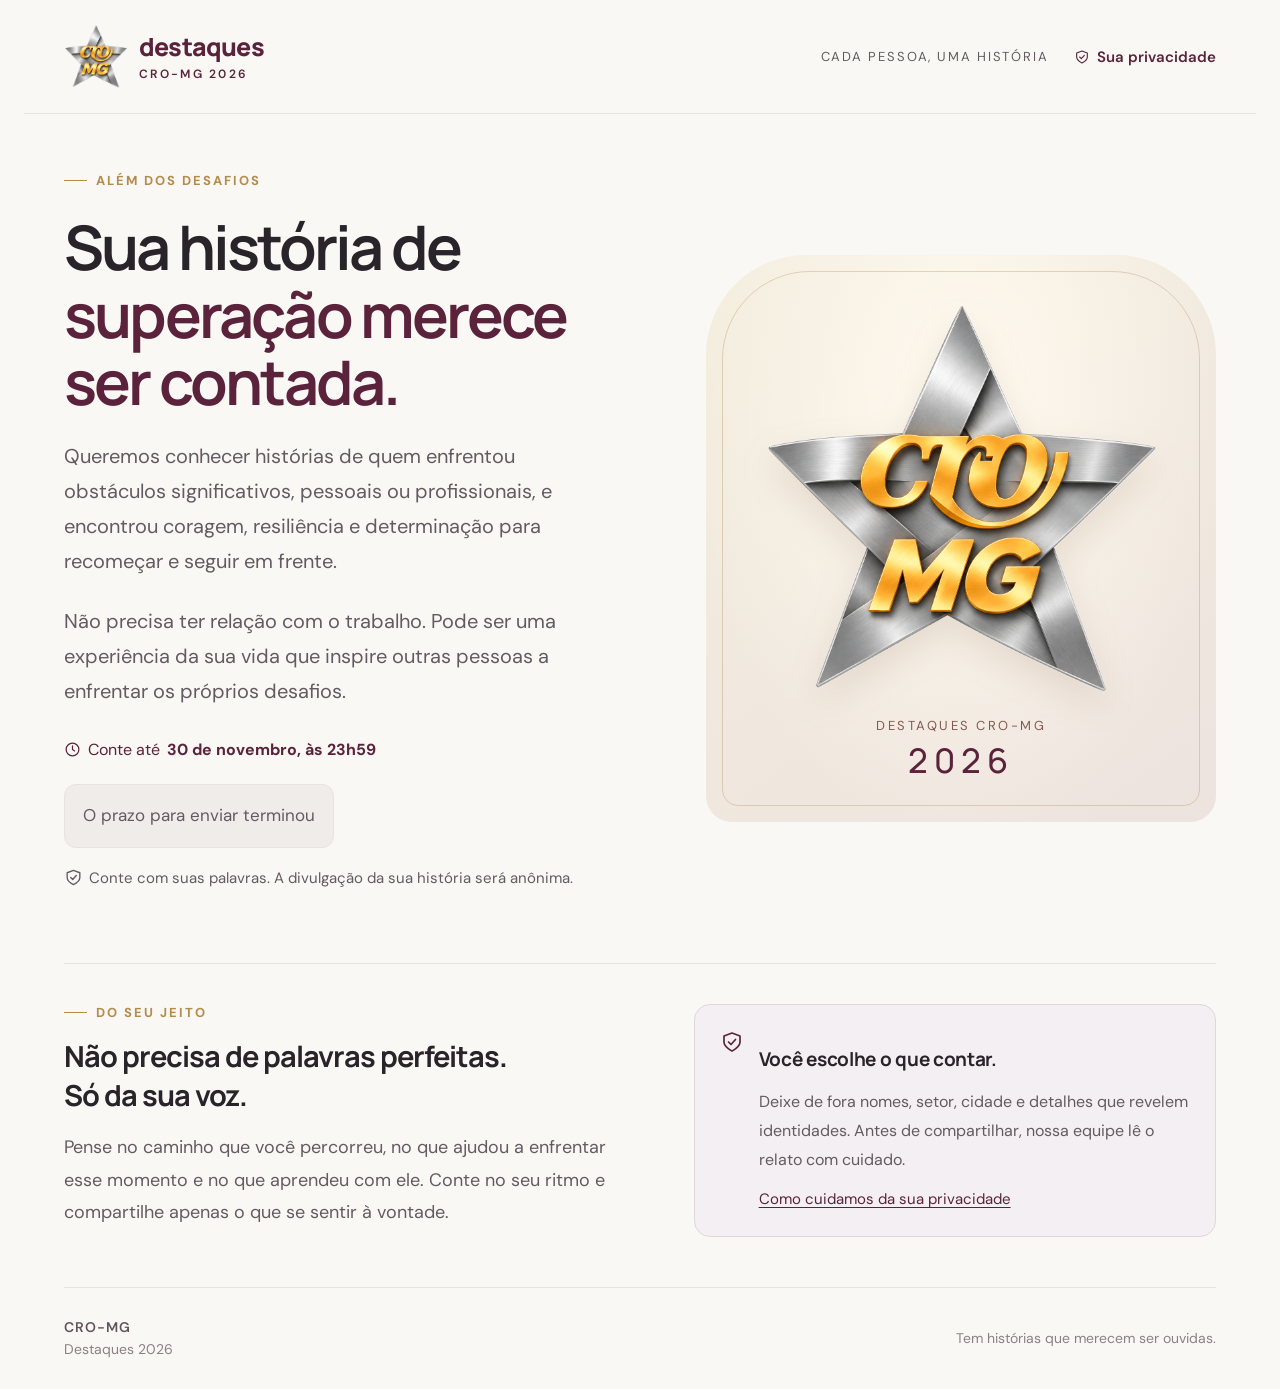
==== index.html @ ac4cb014 "Inclui entrada estática para publicação por branch e por Actions" ====
<!doctype html>
<html lang="pt-BR">
<head>
  <meta charset="utf-8">
  <meta name="viewport" content="width=device-width, initial-scale=1">
  <meta name="theme-color" content="#5b233b">
  <meta name="description" content="Destaques CRO-MG 2026. Sua história de superação merece ser contada. Compartilhe seu caminho, com suas palavras e no seu tempo.">
  <meta name="robots" content="noindex,nofollow">
  <title>Destaques CRO-MG 2026</title>
  <style>@import url('https://fonts.googleapis.com/css2?family=DM+Sans:wght@400;450;500;550;600;650;700&family=Manrope:wght@400;500;600;650;700;750;800&display=swap');
:root{--paper:#faf8f4;--white:#fff;--ink:#29232a;--muted:#726b70;--wine:#5b233b;--wine2:#78324d;--gold:#b58b4c;--line:#e9e3df;--soft:#f2ecef;--green:#356453;--radius:22px;font-family:'DM Sans',system-ui,sans-serif;color:var(--ink);background:var(--paper);font-synthesis:none}
*{box-sizing:border-box}body{margin:0}button,input{font:inherit}button,a,input{-webkit-tap-highlight-color:transparent}button,a{touch-action:manipulation}button{cursor:pointer}button:disabled{cursor:not-allowed}a{color:inherit}button:focus-visible,a:focus-visible,input:focus-visible,summary:focus-visible{outline:3px solid #b78b50;outline-offset:4px}svg{display:block}.icon{width:22px;height:22px;flex:none;fill:none;stroke:currentColor;stroke-width:1.7;stroke-linecap:round;stroke-linejoin:round}button{border:0}button svg{pointer-events:none}.sr-only{position:absolute;width:1px;height:1px;padding:0;margin:-1px;overflow:hidden;clip:rect(0,0,0,0);white-space:nowrap;border:0}.skip-link{position:absolute;left:20px;top:-100px;background:var(--wine);color:white;padding:12px;z-index:100}.skip-link:focus{top:12px}
.topbar{max-width:1232px;margin:auto;min-height:100px;padding:22px 40px;display:flex;align-items:center;justify-content:space-between;gap:18px;border-bottom:1px solid var(--line)}.brand{display:flex;align-items:center;gap:11px;text-decoration:none;background:transparent;color:var(--wine);text-align:left;padding:0}.brand-symbol{width:39px;height:44px}.brand-copy{font-family:Manrope,system-ui,sans-serif;font-size:20px;font-weight:800;letter-spacing:-.8px;line-height:1.2}.brand-copy small{display:block;font-family:'DM Sans',sans-serif;font-size:10px;letter-spacing:2.3px;font-weight:600;margin-top:5px}.top-right{display:flex;align-items:center;gap:25px}.top-edition{font-size:12px;letter-spacing:1.9px;color:var(--muted)}.privacy-link{display:flex;align-items:center;gap:7px;font-size:12px;font-weight:600;color:var(--wine);background:transparent;padding:8px 0}.privacy-link .icon{width:16px;height:16px}.demo-banner{background:#eee5d7;color:#664d29;text-align:center;padding:9px 16px;font-size:11px;line-height:1.5;letter-spacing:.15px}.demo-banner strong{font-weight:700}.container{max-width:1232px;margin:auto;padding:0 40px}.intro{display:grid;grid-template-columns:1.15fr .85fr;gap:70px;padding-top:65px;padding-bottom:60px;align-items:center}.eyebrow{color:var(--gold);letter-spacing:2.4px;font-size:10px;font-weight:700;display:flex;align-items:center;gap:9px}.eyebrow:before{content:'';width:23px;height:1px;background:currentColor}.intro h1{font-family:Manrope,system-ui,sans-serif;font-size:clamp(36px,4.3vw,60px);line-height:1.12;letter-spacing:-2.7px;font-weight:650;max-width:650px;margin:24px 0 23px}.intro h1 em{font-style:normal;color:var(--wine)}.intro-description{font-size:15px;line-height:1.8;color:var(--muted);max-width:445px;margin:0 0 25px}.quickfacts{display:flex;gap:20px;align-items:center;color:#645b62;font-size:11px;margin:27px 0}.quickfacts span{display:flex;align-items:center;gap:6px}.quickfacts .icon{width:15px;height:15px;color:var(--gold)}.primary,.secondary{border-radius:12px;padding:16px 23px;font-weight:650;font-size:13px;display:inline-flex;align-items:center;justify-content:center;gap:11px;min-height:50px}.primary{color:#fff;background:var(--wine);transition:background .18s,transform .18s}.primary:hover:not(:disabled){background:var(--wine2);transform:translateY(-1px)}.primary:disabled{background:#d4cbd0;color:#fff}.primary .icon{width:18px;height:18px}.secondary{background:white;border:1px solid var(--line);color:var(--wine)}.secondary:hover{background:var(--soft)}.text-button{background:none;color:var(--muted);padding:10px 0;font-size:12px;display:inline-flex;align-items:center;gap:7px}.text-button:hover{color:var(--wine)}.google-icon{width:18px;height:18px}.access-caption{display:flex;gap:6px;align-items:center;color:var(--muted);font-size:10px;margin-top:12px}.access-caption .icon{width:12px;height:12px}.award-panel{position:relative;aspect-ratio:.94;border-radius:140px 140px 25px 25px;background:#eee4de;display:flex;flex-direction:column;align-items:center;justify-content:center;overflow:hidden;padding:36px 22px 28px;background-image:radial-gradient(ellipse at 50% 28%,#fff7e8 0,transparent 70%),linear-gradient(145deg,#f3ece2,#eadbdb)}.award-panel:before{content:'';position:absolute;inset:16px;border:1px solid #b38b5755;border-radius:128px 128px 15px 15px;pointer-events:none}.hero-symbol{width:78%;max-width:300px;filter:drop-shadow(0 15px 17px #75492b22);z-index:1}.award-panel .panel-caption{font-size:9px;letter-spacing:3.5px;color:#825b4d;margin-top:10px}.award-panel .panel-year{font-family:Manrope,sans-serif;font-size:38px;color:var(--wine);letter-spacing:8px;font-weight:500;line-height:1.2;margin-top:6px}.spark{position:absolute;color:#b28b58;opacity:.8}.spark.s1{left:45px;top:100px;width:16px}.spark.s2{right:43px;top:60px;width:22px}.spark.s3{right:40px;bottom:117px;width:12px}.privacy-card{border:1px solid #e1d6da;background:#f4eff2;border-radius:16px;padding:20px 23px;display:flex;gap:14px;align-items:flex-start;margin-bottom:40px}.privacy-card>.icon{color:var(--wine);width:24px;height:24px}.privacy-card h2{font-size:13px;margin:0 0 6px;font-weight:700}.privacy-card p{font-size:12px;line-height:1.7;color:var(--muted);margin:0;max-width:850px}.privacy-card .inline-link{font-size:11px;padding:0;white-space:nowrap;background:transparent;color:var(--wine);text-decoration:underline;text-underline-offset:3px}.section-head{display:flex;align-items:center;justify-content:space-between;margin:0 0 18px;gap:15px}.section-head h2{font-family:Manrope,sans-serif;font-size:19px;letter-spacing:-.6px;font-weight:700;margin:0}.section-head p{color:var(--muted);font-size:11px;margin:0}.category-grid{display:grid;grid-template-columns:repeat(3,1fr);gap:13px;margin-bottom:52px}.category-card{background:white;border:1px solid var(--line);border-radius:16px;padding:20px;display:flex;gap:14px;align-items:flex-start}.category-card>.icon-wrap{width:39px;height:39px;background:#f5f0e9;color:var(--gold);border-radius:12px;display:flex;align-items:center;justify-content:center;flex:none}.category-card .icon{width:21px;height:21px}.category-card small{font-size:9px;letter-spacing:1.5px;color:var(--muted)}.category-card h3{font-size:12px;margin:5px 0 0;font-weight:650;line-height:1.5}.footer{max-width:1152px;margin:auto;border-top:1px solid var(--line);padding:24px 0 32px;display:flex;justify-content:space-between;align-items:center;color:#8a8186;font-size:10px;gap:15px}.footer strong{letter-spacing:1px;font-weight:600;color:#62545c}.footer span{line-height:1.6}
.ballot-layout{display:grid;grid-template-columns:260px 1fr;min-height:680px;padding-top:40px;padding-bottom:48px;gap:65px}.sidebar{border-right:1px solid var(--line);padding-right:30px}.side-title{font-size:10px;letter-spacing:2.1px;color:var(--muted);margin:7px 0 23px}.steps{display:flex;flex-direction:column;gap:5px}.step-nav{display:flex;align-items:center;gap:12px;background:transparent;text-align:left;padding:12px 10px;border-radius:12px;color:#827a80;font-size:11px;position:relative;width:100%}.step-nav:disabled{opacity:.7;cursor:default}.step-nav.current{background:#eee5e9;color:var(--wine);font-weight:650}.step-nav.done{color:var(--wine)}.step-num{width:27px;height:27px;border:1px solid #dcd3d7;border-radius:50%;display:flex;align-items:center;justify-content:center;font-size:10px;flex:none}.current .step-num{background:var(--wine);color:white;border-color:var(--wine)}.done .step-num{background:#eee5e9;color:var(--wine);border-color:transparent}.step-num .icon{width:13px;height:13px}.sidebar-note{font-size:11px;line-height:1.8;color:var(--muted);border-top:1px solid var(--line);margin-top:28px;padding-top:24px;display:flex;align-items:flex-start;gap:9px}.sidebar-note .icon{width:16px;height:16px;color:var(--gold);margin-top:1px}.form-area{max-width:690px;min-width:0}.progress-info{display:flex;justify-content:space-between;font-size:10px;color:var(--muted);margin:8px 0 10px}.progress-info strong{color:var(--wine);font-weight:650}.progress-track{display:flex;gap:5px;margin-bottom:32px}.progress-track span{height:3px;border-radius:4px;flex:1;background:#e6dfe1}.progress-track span.filled{background:var(--gold)}.step-heading{display:flex;gap:16px;align-items:center;margin-bottom:25px}.large-icon{width:58px;height:58px;background:#f1e8df;border-radius:17px;color:var(--gold);display:flex;align-items:center;justify-content:center;flex:none}.large-icon .icon{width:30px;height:30px}.step-heading .eyebrow{font-size:8px;letter-spacing:1.7px}.step-heading .eyebrow:before{display:none}.step-heading h1{font-family:Manrope,sans-serif;font-size:29px;line-height:1.2;font-weight:650;letter-spacing:-1.1px;margin:7px 0 3px;outline:none}.step-subtitle{font-size:10px;color:var(--muted);letter-spacing:1.3px}.question{font-family:Manrope,sans-serif;font-size:20px;font-weight:650;letter-spacing:-.6px;margin:0 0 10px;line-height:1.4}.step-intro{font-size:13px;color:var(--muted);line-height:1.8;margin:0 0 19px}.criteria{background:white;border:1px solid var(--line);border-left:3px solid var(--gold);padding:15px 18px;border-radius:3px 12px 12px 3px;font-size:12px;line-height:1.8;color:#675d64;margin-bottom:14px}.criteria strong{color:var(--ink);font-weight:650}.about-category{font-size:11px;color:var(--muted);line-height:1.8;margin:0 0 24px}.about-category summary{cursor:pointer;color:var(--wine);font-weight:500;list-style:none;display:inline-flex;align-items:center;gap:6px}.about-category summary:after{content:'+';font-size:15px}.about-category[open] summary:after{content:'−'}.about-category p{margin:8px 0 0}.field-label{display:block;font-size:12px;font-weight:650;margin:20px 0 10px}.input-wrap{position:relative}.input-wrap>.icon{position:absolute;top:18px;left:16px;color:#8d7d87;width:19px;height:19px;pointer-events:none}.input-wrap input{width:100%;height:56px;padding:0 45px;border:1px solid #dcd3d7;border-radius:12px;background:white;color:var(--ink);font-size:13px;outline:none}.input-wrap input:focus{border-color:var(--wine);box-shadow:0 0 0 3px #5b233b0d}.input-wrap input::placeholder{color:#9a9096}.input-clear{position:absolute;right:10px;top:12px;background:transparent;color:#7e7079;padding:7px}.input-clear .icon{width:16px;height:16px}.search-help{font-size:10px;color:var(--muted);margin:9px 0 16px;line-height:1.6}.suggestions{max-height:278px;overflow-y:auto;background:white;border:1px solid var(--line);border-radius:13px;box-shadow:0 12px 25px #31202c0a;margin-top:7px;padding:5px;position:relative;z-index:10}.suggestions:empty{display:none}.suggestions[hidden]{display:none}.suggestion{width:100%;text-align:left;display:flex;align-items:center;gap:11px;padding:12px 10px;background:white;border-radius:9px;cursor:pointer;border:0}.suggestion:hover,.suggestion.active{background:#f4eef1}.avatar{width:36px;height:36px;border-radius:50%;background:#f0e8e5;color:var(--wine);display:flex;justify-content:center;align-items:center;font-size:10px;font-weight:650;flex:none}.person-text{min-width:0;flex:1}.person-text strong{font-size:12px;line-height:1.5;display:block;font-weight:650}.person-text small{font-size:10px;line-height:1.6;display:block;color:var(--muted)}.suggestion>.icon{color:#a58c99;width:17px;height:17px}.results-empty{padding:17px 13px;font-size:12px;line-height:1.7;color:var(--muted)}.selected-card{background:#f3f5f0;border:1px solid #dce4d7;padding:15px 17px;border-radius:12px;display:flex;align-items:center;gap:12px;margin-top:10px}.selected-card .avatar{background:#e3e9de;color:#48613c}.selected-card>.icon{width:19px;height:19px;color:#4b6c3e}.abstain{background:none;border:1px solid var(--line);border-radius:12px;margin-top:14px;padding:14px 16px;width:100%;text-align:left;display:flex;gap:10px;align-items:center;color:var(--muted);font-size:11px}.abstain .radio{width:17px;height:17px;border:1px solid #c6bac2;border-radius:50%;flex:none}.abstain.checked{color:var(--wine);border-color:#b895a6;background:#f5eef1}.abstain.checked .radio{border:5px solid var(--wine);background:white}.actions{border-top:1px solid var(--line);padding-top:22px;margin-top:30px;display:flex;align-items:center;justify-content:space-between;gap:16px}.actions .text-button{font-size:12px}.actions .text-button .icon{width:16px;height:16px}.saved-note{font-size:10px;color:#8b8187;text-align:center;margin-top:17px}.review-heading{font-family:Manrope,sans-serif;font-size:34px;line-height:1.2;letter-spacing:-1.3px;margin:12px 0 14px;font-weight:650;outline:none}.review-intro{font-size:13px;color:var(--muted);line-height:1.8;margin:0 0 24px}.review-list{display:flex;flex-direction:column;gap:9px}.review-row{display:flex;align-items:center;gap:12px;background:white;padding:14px;border:1px solid var(--line);border-radius:12px}.review-row>.icon{color:var(--gold);width:20px;height:20px}.review-copy{flex:1;min-width:0}.review-copy small{display:block;font-size:9px;color:var(--muted);margin-bottom:4px;letter-spacing:.4px}.review-copy strong{display:block;font-size:12px;font-weight:600;line-height:1.4}.review-copy span{font-size:10px;color:var(--muted);line-height:1.5;display:block}.review-row button{background:none;color:var(--wine);font-size:10px;padding:9px}.consent{display:flex;align-items:flex-start;gap:11px;font-size:11px;color:var(--muted);line-height:1.8;margin-top:24px;cursor:pointer}.consent input{accent-color:var(--wine);width:17px;height:17px;flex:none;margin:2px 0 0}.status-content{max-width:540px;margin:70px auto 90px;text-align:center;padding:0 15px}.status-content .large-icon{margin:0 auto 26px;width:80px;height:80px;border-radius:24px}.status-content .large-icon .icon{width:40px;height:40px}.status-content h1{font-family:Manrope,sans-serif;font-size:37px;font-weight:650;line-height:1.2;letter-spacing:-1.5px;margin:0 0 18px;outline:none}.status-content p{font-size:14px;color:var(--muted);line-height:1.8;margin-bottom:24px}.status-content .privacy-card{margin-top:30px;text-align:left}.status-label{display:block;color:var(--gold);font-size:10px;letter-spacing:2px;margin-bottom:17px}.error{background:#fff0ed;border:1px solid #edd4cd;color:#8b3a2b;border-radius:12px;padding:14px 17px;font-size:12px;line-height:1.7;margin:15px 0}.loading-dot{display:inline-block;width:14px;height:14px;border-radius:50%;border:2px solid #ffffff55;border-top-color:white;animation:spin .7s linear infinite}.loading-state{padding:85px 0;text-align:center;color:var(--muted);font-size:14px}.dialog{border:1px solid var(--line);border-radius:20px;max-width:550px;width:calc(100% - 32px);padding:32px;color:var(--ink);background:var(--paper);box-shadow:0 20px 80px #25172544}.dialog::backdrop{background:#2c172e77;backdrop-filter:blur(3px)}.dialog h2{font-family:Manrope,sans-serif;font-size:23px;letter-spacing:-.8px;margin:0 0 19px}.dialog h3{font-size:12px;margin:20px 0 7px}.dialog p{font-size:12px;color:var(--muted);line-height:1.8}.dialog .primary{margin-top:15px}.enter-animation{animation:enter .25s ease-out}@keyframes enter{from{opacity:0;transform:translateY(7px)}to{opacity:1;transform:translateY(0)}}@keyframes spin{to{transform:rotate(360deg)}}
@media(min-width:1400px){.intro{padding-top:75px;padding-bottom:65px}.award-panel{max-width:390px;justify-self:end;width:100%}}
@media(max-width:1000px){.intro{gap:35px}.intro h1{font-size:47px}.ballot-layout{grid-template-columns:210px 1fr;gap:30px}.sidebar{padding-right:18px}.top-edition{display:none}.hero-symbol{width:90%}.category-card{padding:15px;gap:10px}.category-card>.icon-wrap{width:31px;height:31px}.category-card h3{font-size:11px}.footer{margin:0 40px}}
@media(max-width:730px){.topbar{padding:18px 22px;min-height:83px}.container{padding:0 22px}.brand-copy{font-size:18px}.brand-symbol{width:31px;height:36px}.brand-copy small{font-size:8px;letter-spacing:1.7px}.privacy-link{font-size:10px;gap:5px}.top-right{gap:10px}.intro{grid-template-columns:1fr;gap:24px;padding:38px 0 28px}.intro h1{font-size:42px;letter-spacing:-2px;margin:19px 0}.intro-description{font-size:13px;max-width:450px}.intro-copy{position:relative}.award-panel{display:none}.quickfacts{font-size:10px;gap:14px;margin:22px 0}.intro .primary{width:100%;max-width:430px}.access-caption{justify-content:center;max-width:430px;font-size:9px}.privacy-card{padding:17px;gap:12px;margin-bottom:32px}.privacy-card h2{font-size:12px}.privacy-card p{font-size:11px}.privacy-card>.icon{width:21px;height:21px}.section-head{display:block}.section-head h2{font-size:18px}.section-head p{margin-top:7px}.category-grid{grid-template-columns:repeat(2,1fr);gap:10px;margin-bottom:32px}.category-card{padding:14px 11px;gap:9px;flex-direction:column}.category-card h3{font-size:11px}.category-card small{font-size:8px}.footer{margin:0 22px;padding:22px 0;align-items:flex-start;font-size:8px}.footer span:last-child{text-align:right;max-width:130px}.ballot-layout{grid-template-columns:1fr;gap:0;min-height:0;padding-top:24px;padding-bottom:28px}.sidebar{display:none}.form-area{max-width:none}.progress-info{margin-top:0}.progress-track{margin-bottom:25px}.step-heading{gap:13px;margin-bottom:23px}.large-icon{width:48px;height:48px;border-radius:14px}.large-icon .icon{width:26px;height:26px}.step-heading h1{font-size:24px;letter-spacing:-.9px;line-height:1.25}.step-heading .eyebrow{font-size:7px;letter-spacing:1.2px}.step-subtitle{font-size:9px}.question{font-size:19px}.step-intro{font-size:12px}.criteria{font-size:11px;padding:12px 15px}.about-category{font-size:10px;margin-bottom:22px}.field-label{font-size:12px}.actions{margin-top:24px;padding-top:18px}.actions .primary{padding:15px 18px;font-size:12px;min-height:49px}.saved-note{font-size:9px;margin-top:15px}.person-text small{font-size:9px}.status-content{margin-top:50px;margin-bottom:60px}.status-content h1{font-size:32px}.status-content p{font-size:13px}.review-heading{font-size:29px}.review-row{gap:10px;padding:12px}.review-row button{padding:8px 0 8px 8px}.review-copy strong{font-size:11px}.review-copy span{font-size:9px}.dialog{padding:25px}.demo-banner{font-size:9px;padding:7px 15px}}
@media(prefers-reduced-motion:reduce){*,*:before,*:after{animation:none!important;transition:none!important;scroll-behavior:auto!important}}

input[type=search]::-webkit-search-cancel-button{display:none}

.portal-actions{display:flex;gap:12px;flex-wrap:wrap}.portal-actions a,.december-card a,.story-form-page a,.story-gallery-page a{text-decoration:none}.deadline-chip{display:flex;gap:7px;align-items:center;color:var(--wine);font-size:11px;margin:25px 0 23px}.deadline-chip .icon{width:17px;height:17px}.phase-grid{display:grid;grid-template-columns:1fr 1fr;gap:18px;margin-bottom:32px}.phase-card{background:#fff;border:1px solid var(--line);border-radius:20px;padding:27px;display:flex;gap:20px}.phase-card.current{border-color:#c8ad80;background:#fbf7ee}.phase-number{font-family:Manrope,sans-serif;font-size:40px;letter-spacing:-2px;line-height:1.1;color:#bcaead}.current .phase-number{color:var(--gold)}.phase-card small{font-size:9px;letter-spacing:1.5px;color:var(--gold);font-weight:700}.phase-card h2{font-family:Manrope,sans-serif;font-size:19px;margin:10px 0;letter-spacing:-.5px}.phase-card p{font-size:12px;color:var(--muted);line-height:1.8;margin:0}.december-card{border-top:1px solid var(--line);padding:34px 0;display:flex;gap:25px;align-items:center;justify-content:space-between}.december-card h2{font-family:Manrope,sans-serif;font-size:20px;font-weight:650;letter-spacing:-.5px;line-height:1.5;margin:12px 0 9px}.december-card p{font-size:12px;line-height:1.8;color:var(--muted);max-width:700px;margin:0}.closed-pill{display:inline-flex;border:1px solid var(--line);border-radius:12px;background:#f0ecea;padding:14px 17px;font-size:11px;line-height:1.5;color:var(--muted);min-width:155px;text-align:center;align-items:center;justify-content:center}.demo-next{border:1px dashed #c7b6aa;padding:16px 22px;margin:0 0 30px;border-radius:14px;display:flex;gap:20px;align-items:center;justify-content:space-between}.demo-next p{font-size:11px;color:var(--muted);line-height:1.7;margin:0}.demo-note{font-size:11px;color:#846033;border:1px solid #e3d5bc;background:#faf4e9;border-radius:11px;padding:13px 16px;line-height:1.7}.story-form-page,.story-gallery-page{max-width:850px;margin:40px auto 65px}.story-form-page>.text-button,.story-gallery-page>.text-button{margin-bottom:28px}.story-form-page h1,.story-gallery-page h1{font-family:Manrope,sans-serif;font-size:44px;font-weight:650;line-height:1.15;letter-spacing:-1.7px;margin:20px 0}.story-form-page h1 em,.story-gallery-page h1 em{color:var(--wine);font-style:normal}.story-lead{font-size:14px;line-height:1.9;color:var(--muted);max-width:730px;margin:18px 0 28px}.story-form-page .privacy-card{margin:25px 0}.story-input,#story-body{font:inherit;width:100%;border:1px solid #dcd3d7;border-radius:12px;padding:16px 18px;background:white;color:var(--ink);font-size:14px;line-height:1.7}.story-input:focus,#story-body:focus{outline:3px solid #5b233b12;border-color:var(--wine)}#story-body{min-height:270px;resize:vertical}.character-count{text-align:right;font-size:10px;color:var(--muted);margin-top:8px}.story-form-footer{display:flex;justify-content:space-between;align-items:center;gap:20px;margin:25px 0}.story-form-footer>span{display:flex;align-items:center;gap:7px;font-size:10px;color:var(--muted)}.story-form-footer .icon{width:16px;height:16px}.story-code{display:inline-block;color:var(--gold);letter-spacing:1.3px;font-size:10px;font-weight:700}.story-reading{background:#fff;border:1px solid var(--line);border-radius:19px;padding:30px}.story-reading h2{font-family:Manrope,sans-serif;font-size:26px;line-height:1.4;letter-spacing:-.8px;margin:15px 0 23px}.story-body{white-space:pre-wrap;overflow-wrap:anywhere;font-size:14px;line-height:2;color:#5c515a}.story-receipt{max-width:680px}.story-receipt>.large-icon{margin-bottom:27px}.receipt-box{padding:25px;background:#fff;border:1px solid var(--line);border-radius:18px;margin:25px 0 30px}.receipt-box>span{display:block;color:var(--muted);font-size:11px}.receipt-box>strong{font-family:Manrope,sans-serif;display:block;margin:11px 0 19px;color:var(--wine);font-size:26px;letter-spacing:1px}.receipt-box p{font-size:12px;line-height:1.9;color:var(--muted)}.gallery-toolbar{display:flex;align-items:center;justify-content:space-between;border-top:1px solid var(--line);padding:20px 0;font-size:11px;color:var(--muted)}.story-grid{display:grid;grid-template-columns:1fr 1fr;gap:17px}.story-card{background:#fff;border:1px solid var(--line);border-radius:19px;padding:25px;min-width:0}.story-card h2{font-family:Manrope,sans-serif;font-size:21px;font-weight:650;letter-spacing:-.6px;margin:15px 0;line-height:1.4;overflow-wrap:anywhere}.story-card p{font-size:12px;line-height:1.9;color:var(--muted);margin:0 0 20px;overflow-wrap:anywhere}.story-card.picked{border-color:#b8c5b0;background:#f5f7f0}.story-card .primary{padding:12px 16px;font-size:11px;min-height:43px}.story-empty{background:#f1ece7;border:1px dashed #d6c9ba;border-radius:14px;padding:25px;grid-column:1/-1;font-size:13px;line-height:1.8;color:var(--muted)}.story-empty h2{font-family:Manrope,sans-serif;font-size:19px;color:var(--wine)}.story-dialog{max-width:760px;max-height:90vh;overflow-y:auto}.story-dialog h2{font-size:28px;line-height:1.4;margin:14px 0 24px;overflow-wrap:anywhere}.story-dialog .actions{position:sticky;bottom:-32px;background:var(--paper);padding-bottom:12px}.ballot-stories{display:flex;flex-direction:column;gap:13px;margin:24px 0}.ballot-stories .story-card{padding:20px 22px}.ballot-stories .story-card h2{font-size:19px}.ballot-stories .story-card p{margin-bottom:12px}.ballot-stories .story-card .text-button{font-size:11px}.ballot-stories .story-card .icon{width:16px;height:16px}
@media(max-width:730px){.portal h1{font-size:43px}.portal-actions{flex-direction:column}.portal-actions a{width:100%}.deadline-chip{font-size:10px;flex-wrap:wrap}.phase-grid{grid-template-columns:1fr;gap:12px}.phase-card{padding:21px;gap:17px}.phase-card h2{font-size:18px}.december-card{flex-direction:column;align-items:flex-start}.december-card h2{font-size:18px}.demo-next{flex-direction:column;align-items:flex-start;gap:9px}.story-form-page,.story-gallery-page{margin:25px auto 38px}.story-form-page h1,.story-gallery-page h1{font-size:34px;letter-spacing:-1.2px}.story-lead{font-size:12px;line-height:1.9}.story-input,#story-body{font-size:13px}.story-form-footer{flex-direction:column;align-items:stretch;gap:18px}.story-form-footer>span{font-size:9px}.story-reading{padding:20px}.story-reading h2{font-size:22px}.story-body{font-size:13px;line-height:1.9}.story-grid{grid-template-columns:1fr}.story-card{padding:22px}.story-card h2{font-size:20px}.story-dialog h2{font-size:23px}.story-dialog .actions{bottom:-25px;gap:10px}.story-dialog .actions button{font-size:11px;padding:12px}.receipt-box{padding:20px}.receipt-box>strong{font-size:21px}.story-code{font-size:9px}.gallery-toolbar{font-size:10px}}

.portal h1:focus,.story-form-page h1:focus,.story-gallery-page h1:focus{outline:none}
/* Leitura confortável: envio de histórias em primeiro plano. */
:root{--muted:#635b61}
.brand-symbol{width:64px;height:64px;object-fit:contain}.brand-copy{font-size:25px}.brand-copy small{font-size:12px}.topbar{min-height:114px}.top-edition{font-size:13px}.privacy-link{font-size:15px}.demo-banner{font-size:14px;padding:12px 20px}.eyebrow{font-size:13px;letter-spacing:2px}
.portal{gap:56px;padding-top:58px;padding-bottom:58px;grid-template-columns:1.15fr 1fr}.portal h1{font-size:clamp(48px,4.8vw,68px);line-height:1.1;letter-spacing:-2.8px}.portal .intro-description{font-size:20px;line-height:1.75;max-width:530px}.deadline-chip{font-size:16px;line-height:1.6;flex-wrap:wrap;margin:28px 0 22px}.primary,.secondary,.text-button{font-size:17px}.primary,.secondary{min-height:58px;padding:17px 24px}.access-caption{font-size:15px;line-height:1.6;align-items:flex-start;max-width:520px;margin-top:18px}.access-caption .icon{width:19px;height:19px;margin-top:2px}
.award-panel{border-radius:100px 100px 26px 26px;aspect-ratio:.9;padding:36px 20px 28px;background-image:radial-gradient(ellipse at 50% 28%,#fffaf0 0,transparent 75%),linear-gradient(145deg,#f4eede,#ede3df)}.award-panel:before{border-radius:88px 88px 16px 16px}.hero-symbol{width:92%;max-width:390px;height:auto;object-fit:contain}.award-panel .panel-caption{font-size:13px;letter-spacing:2.5px;margin-top:16px}.award-panel .panel-year{font-size:34px;letter-spacing:6px}.story-invitation{border-top:1px solid var(--line);padding:40px 0 50px;display:grid;grid-template-columns:1.1fr 1fr;gap:55px;align-items:start}.story-invitation h2{font-family:Manrope,sans-serif;font-size:29px;line-height:1.35;letter-spacing:-1px;margin:16px 0}.story-invitation>div>p{font-size:18px;line-height:1.8;color:var(--muted);margin:0}.privacy-card{padding:25px;gap:15px}.privacy-card h2{font-size:19px;letter-spacing:-.3px;line-height:1.4}.privacy-card p{font-size:16px;line-height:1.8}.privacy-card .inline-link{font-size:15px;margin-top:12px;white-space:normal;text-align:left;line-height:1.6}.story-invitation .privacy-card{margin:0}.footer{font-size:14px;padding:28px 0}.footer span:last-child{max-width:290px}
.story-form-page{max-width:850px}.story-form-page h1,.story-gallery-page h1{font-size:54px;line-height:1.15;letter-spacing:-2px}.story-lead{font-size:20px;line-height:1.8}.field-label{font-size:19px;margin-top:28px}.story-input,#story-body{font-size:18px;padding:18px 20px;line-height:1.8}.search-help{font-size:16px;line-height:1.75}.character-count{font-size:14px;line-height:1.6}.story-form-footer>span{font-size:15px;line-height:1.6}.story-body{font-size:19px;line-height:1.9}.story-reading h2{font-size:30px}.story-code{font-size:14px}.consent{font-size:17px;line-height:1.8}.consent input{width:21px;height:21px;margin-top:4px}.receipt-box>span{font-size:16px}.receipt-box p{font-size:17px}.receipt-box>strong{font-size:29px;overflow-wrap:anywhere}.error{font-size:16px}.dialog{max-width:650px}.dialog h2{font-size:29px}.dialog h3{font-size:19px}.dialog p{font-size:17px;line-height:1.8}.closed-pill{font-size:17px;padding:18px}.status-content{max-width:680px}.status-content p{font-size:18px}
@media(max-width:1000px){.portal{gap:28px}.portal h1{font-size:52px}.portal .intro-description{font-size:19px}.story-invitation{gap:28px}.award-panel{padding:28px 15px}.brand-copy{font-size:24px}}
@media(max-width:730px){.topbar{padding:16px 22px;min-height:102px;gap:12px}.brand{gap:10px}.brand-symbol{width:52px;height:56px}.brand-copy{font-size:21px}.brand-copy small{font-size:10px;letter-spacing:1.5px}.privacy-link{font-size:13px;gap:5px}.privacy-link .icon{width:17px;height:17px}.demo-banner{font-size:12px;line-height:1.6}.portal{grid-template-columns:1fr;gap:28px;padding:35px 0}.portal h1{font-size:46px;letter-spacing:-2px;line-height:1.13}.portal .intro-description{font-size:18px;line-height:1.75}.eyebrow{font-size:12px;letter-spacing:1.8px}.deadline-chip{font-size:15px;gap:5px;margin:24px 0 20px}.primary,.secondary,.text-button{font-size:16px}.portal .primary{max-width:none;width:100%}.access-caption{font-size:14px;justify-content:flex-start;max-width:none}.award-panel{display:none}.story-invitation{grid-template-columns:1fr;gap:28px;padding:30px 0 36px}.story-invitation h2{font-size:27px}.story-invitation>div>p{font-size:17px}.privacy-card{padding:20px;gap:12px}.privacy-card h2{font-size:18px}.privacy-card p{font-size:16px}.privacy-card .inline-link{font-size:15px}.footer{font-size:12px;flex-direction:column;gap:12px}.footer span:last-child{text-align:left;max-width:none}.story-form-page h1,.story-gallery-page h1{font-size:39px;letter-spacing:-1.5px}.story-lead{font-size:18px}.field-label{font-size:18px}.story-input,#story-body{font-size:17px;padding:15px}.search-help{font-size:15px}.character-count{font-size:13px}.story-form-footer>span{font-size:14px}.story-body{font-size:17px}.story-reading h2{font-size:25px}.consent{font-size:16px}.story-form-page .actions{flex-wrap:wrap}.story-form-page .actions button{font-size:16px;flex:1;min-width:130px}.receipt-box>strong{font-size:24px}.receipt-box p{font-size:16px}.story-code{font-size:12px}.dialog h2{font-size:26px}.dialog h3{font-size:18px}.dialog p{font-size:16px}.closed-pill{font-size:16px}.status-content p{font-size:17px}}
</style>
</head>
<body>
  <a class="skip-link" href="#main">Ir para o conteúdo</a>
  <div id="demo-banner" class="demo-banner" hidden><strong>Demonstração para revisão.</strong> Você pode testar à vontade. Nenhuma história será enviada nesta prévia.</div>
  <header class="topbar">
    <button class="brand" id="brand-home" aria-label="Destaques CRO-MG 2026, início">
      <img class="brand-symbol" src="[data-uri]" alt="">
      <span class="brand-copy">destaques<span class="sr-only"> </span><small>CRO-MG 2026</small></span>
    </button>
    <div class="top-right"><span class="top-edition">CADA PESSOA, UMA HISTÓRIA</span><button class="privacy-link" data-privacy><span data-icon="shield"></span>Sua privacidade</button></div>
  </header>
  <main id="main" class="container"><div class="loading-state" role="status">Preparando o seu acesso…</div></main>
  <footer class="footer"><span><strong>CRO-MG</strong><br>Destaques 2026</span><span>Tem histórias que merecem ser ouvidas.</span></footer>
  <dialog id="privacy-dialog" class="dialog" aria-labelledby="privacy-title">
    <h2 id="privacy-title">Divulgação anônima.</h2>
    <p>O que importa aqui é o caminho que você percorreu. Seu nome, e-mail, setor e cidade não aparecem junto do relato publicado.</p>
    <h3>Por que entrar com o Google?</h3><p>Para confirmar que você faz parte do CRO-MG e permitir uma história por conta <strong>@cromg.org.br</strong>. O e-mail de acesso identifica a autoria somente para a organização. Ele não aparece na divulgação.</p>
    <h3>Conte só o que se sentir à vontade.</h3><p>Antes de enviar, retire nomes, contatos e detalhes que possam revelar quem você é ou identificar outras pessoas. Às vezes, o contexto já permite reconhecer alguém.</p>
    <h3>Um cuidado antes de compartilhar.</h3><p>A equipe revisa o texto antes da publicação. Na votação, a organização vê apenas quem participou e o total de votos; as escolhas não são vinculadas ao participante.</p>
    <p>O Google processa o acesso e pode manter registros técnicos próprios. Por isso, não prometemos anonimato absoluto perante a plataforma.</p>
    <button id="close-privacy" class="primary">Entendi</button>
  </dialog>
  <div id="announcer" class="sr-only" aria-live="polite" aria-atomic="true"></div>
  <script src="config.js"></script><script>var APP_PAGES=true;var APP_DEMO=false;var DEMO_CATALOG=null;</script>
  <script>/* Regras compartilhadas entre a interface e o servidor. */
var PremioCore = (function () {
  'use strict';
  var categories = [
    {id:'superacao',short:'Superação',title:'Além dos Desafios',subtitle:'Uma História de Superação',icon:'sunrise',eyebrow:'CORAGEM QUE INSPIRA',question:'Qual história mais inspirou você?',intro:'Reconheça uma história de coragem, resiliência e determinação, sem identificar seu autor.',criteria:'Considere a trajetória de superação e o exemplo de força e perseverança transmitido pelo relato.',description:'Esta homenagem é destinada ao colaborador cuja trajetória é marcada pela superação de obstáculos significativos, sejam eles pessoais ou profissionais. Busca reconhecer histórias de coragem, resiliência e determinação que demonstram a capacidade de enfrentar adversidades, recomeçar e seguir em frente, tornando-se uma inspiração para as pessoas ao seu redor.',award:'Além dos Desafios — Uma História de Superação.'},
    {id:'destaque',short:'Destaque do ano',title:'Funcionário Destaque',subtitle:'CRO-MG 2026',icon:'star',eyebrow:'EXCELÊNCIA EM CADA ENTREGA',question:'Quem fez a diferença nos resultados?',intro:'É hora de reconhecer o comprometimento e a qualidade do trabalho de quem esteve ao nosso lado.',criteria:'Considere o desempenho ao longo do ano, a qualidade das entregas, a responsabilidade e os resultados alcançados.',description:'Esta homenagem é destinada ao colaborador que mais se destacou ao longo do ano pela qualidade do trabalho realizado, pelo comprometimento com suas responsabilidades, pela iniciativa, pela proatividade e pela contribuição efetiva para os resultados do CRO-MG. Reconhece quem demonstra excelência na execução de suas atividades e contribui diretamente para o cumprimento dos objetivos institucionais.',award:'Funcionário Destaque CRO-MG 2026.'},
    {id:'equipe',short:'Espírito de equipe',title:'Espírito de Equipe',subtitle:'CRO-MG 2026',icon:'people',eyebrow:'JUNTOS, A GENTE VAI ALÉM',question:'Quem faz o time crescer junto?',intro:'Aquela pessoa que ajuda, compartilha e faz a colaboração acontecer merece o seu reconhecimento.',criteria:'Considere a atitude colaborativa, a disponibilidade para apoiar colegas, a integração com a equipe e a contribuição para o trabalho coletivo.',description:'Esta homenagem é destinada ao colaborador que se destaca pela disposição em ajudar, pela cooperação com os colegas, pelo compartilhamento de conhecimentos e pela capacidade de trabalhar em conjunto. Valoriza quem contribui para a integração entre as pessoas e os setores, oferecendo apoio e incentivando um ambiente de trabalho colaborativo, respeitoso e acolhedor. É uma forma de reconhecer não apenas quem entrega resultados, mas quem ajuda os outros a alcançá-los.',award:'Prêmio Espírito de Equipe — CRO-MG 2026.'},
    {id:'alegria',short:'Alegria e alto-astral',title:'A Energia que Contagia',subtitle:'CRO-MG 2026',icon:'smile',eyebrow:'LEVEZA QUE TRANSFORMA O DIA',question:'Quem deixa a rotina mais leve?',intro:'Sabe aquela presença que acolhe com gentileza e espalha bom humor? Este prêmio é para ela.',criteria:'Considere a energia positiva, a espontaneidade, a simpatia e a contribuição para um ambiente de convivência agradável.',description:'Esta homenagem é destinada ao colaborador que se destaca pela alegria, pelo bom humor, pela simpatia e pela capacidade de transmitir entusiasmo nas relações cotidianas. Reconhece aquela pessoa cuja presença contribui para um ambiente mais agradável, que acolhe os colegas com gentileza e ajuda a tornar a rotina de trabalho mais leve, mesmo nos dias mais desafiadores.',award:'A Energia que Contagia — CRO-MG 2026.'},
    {id:'revelacao',short:'Revelação do ano',title:'Talento em Ascensão',subtitle:'CRO-MG 2026',icon:'sprout',eyebrow:'UM COMEÇO QUE JÁ BRILHA',question:'Quem chegou para somar?',intro:'Reconheça quem está começando sua trajetória no CRO-MG e já mostra iniciativa e potencial.',criteria:'Considere o destaque desde a chegada, a iniciativa, a vontade de aprender, a adaptação e o potencial, levando em conta o pouco tempo de instituição.',description:'Esta homenagem é destinada ao colaborador recém-chegado ao CRO-MG que, mesmo com pouco tempo de instituição, vem se destacando pela iniciativa, dedicação, vontade de aprender, facilidade de adaptação e contribuição para a equipe. Reconhece quem está construindo sua trajetória no CRO-MG e já demonstra potencial de crescimento, comprometimento e desenvolvimento profissional.',award:'Talento em Ascensão — CRO-MG 2026.'},
    {id:'regional',short:'Regional destaque',title:'Delegacia Regional Destaque',subtitle:'CRO-MG 2026',icon:'pin',eyebrow:'RECONHECIMENTO POR TODA MINAS',question:'Qual regional merece esse aplauso?',intro:'Celebre a equipe que aproxima o CRO-MG dos profissionais e da comunidade em sua região.',criteria:'Considere o atendimento, o envolvimento nas ações institucionais, a organização, a iniciativa, a proximidade com os profissionais e a contribuição para a Odontologia da região.',description:'Esta homenagem é destinada à Delegacia Regional que mais se destacou ao longo do ano pela qualidade do atendimento aos profissionais da Odontologia, pelo comprometimento com as ações e orientações do CRO-MG, pela participação nas iniciativas institucionais e pela atuação próxima e colaborativa com os inscritos e a comunidade local. Reconhece o trabalho conjunto da equipe da delegacia, considerando sua dedicação, organização, iniciativa e contribuição para fortalecer a presença do CRO-MG nas diferentes regiões de Minas Gerais.',award:'Delegacia Regional de Odontologia do CROMG destaque — CRO-MG 2026.'}
  ];
  function normalize(value) { return String(value || '').normalize('NFD').replace(/[\u0300-\u036f]/g,'').toLowerCase().replace(/\s+/g,' ').trim(); }
  function listFor(categoryId,catalog) {
    if(categoryId==='superacao')return (catalog.stories||[]).filter(function(s){return s.active===true&&s.type==='story';});
    if (categoryId==='regional') return catalog.regionals.filter(function(p){return p.active;});
    return catalog.employees.filter(function(p){return p.active && (categoryId!=='revelacao'||!catalog.revelationRestricted||p.revelation);});
  }
  function search(items,query) {
    if(!canSearch(query))return [];
    var tokens=normalize(query).split(' ').filter(Boolean);
    return items.filter(function(p){var hay=normalize(p.name);return tokens.every(function(t){return hay.indexOf(t)>=0;});}).sort(function(a,b){return a.name.localeCompare(b.name,'pt-BR');});
  }
  function canSearch(query){return typeof query==='string' && query.length<=80 && normalize(query).replace(/[^a-z]/g,'').length>=2;}
  function suggestions(categoryId,catalog,query){
    if(!canSearch(query))return {items:[],hasMore:false};
    var matches=search(listFor(categoryId,catalog),query);
    return {items:matches.slice(0,8).map(function(p){if(p.type==='story')return {id:p.id,name:p.name,title:p.title,body:p.body,type:'story'};return {id:p.id,name:p.name,sector:p.sector||'Delegacia Regional',city:p.city,regional:p.regional||p.city};}),hasMore:matches.length>8};
  }
  function validateBallot(ballot,catalog) {
    if(!ballot || typeof ballot!=='object' || Array.isArray(ballot) || Object.keys(ballot).length!==categories.length) throw new Error('Revise as seis categorias antes de enviar.');
    return categories.map(function(c){
      if(!Object.prototype.hasOwnProperty.call(ballot,c.id)) throw new Error('Uma das categorias não foi respondida.');
      var id=ballot[c.id];
      if(id===null) return {category:c,target:null};
      if(typeof id!=='string' || id.length>140) throw new Error('Indicação inválida.');
      var target=listFor(c.id,catalog).find(function(p){return p.id===id;});
      if(!target) throw new Error('Uma indicação não está mais disponível. Volte à categoria e escolha novamente.');
      return {category:c,target:target};
    });
  }
  return {categories:categories,normalize:normalize,listFor:listFor,search:search,canSearch:canSearch,suggestions:suggestions,validateBallot:validateBallot};
})();
if(typeof module!=='undefined' && module.exports) module.exports=PremioCore;
</script>
  <script>/* Calendário e validações da dinâmica de histórias. Datas em Brasília. */
var StoryCore=(function(){
  'use strict';
  var deadline=Date.parse('2026-12-01T00:00:00-03:00');
  var earliestVote=deadline;
  function submissionOpen(now,status){return Number(now)<deadline && String(status||'ABERTO')==='ABERTO';}
  function votingDate(now){return Number(now)>=earliestVote;}
  function validate(payload){
    if(!payload||typeof payload!=='object'||payload.consent!==true)throw new Error('História: autorize a publicação anônima para continuar.');
    var title=String(payload.title||'').trim(),body=String(payload.body||'').trim();
    if(title.length<5||title.length>100)throw new Error('História: o título deve ter de 5 a 100 caracteres.');
    if(body.length<200||body.length>5000)throw new Error('História: escreva um relato de 200 a 5.000 caracteres.');
    if(/[\w.+-]+@[\w.-]+\.[a-z]{2,}/i.test(title+' '+body)||/https?:\/\/|www\./i.test(title+' '+body)||/\b(?:\+?55\s*)?(?:\(?\d{2}\)?[\s.-]*)?9?\d{4}[\s.-]*\d{4}\b/.test(title+' '+body))throw new Error('História: retire e-mails, telefones e links do relato para preservar a privacidade.');
    if(!/^H-[A-F0-9]{12}$/.test(payload.id||''))throw new Error('História: código público inválido. Recarregue a página.');
    if(!/^[A-Za-z0-9_-]{40,100}$/.test(payload.authorKey||''))throw new Error('História: código de autoria inválido. Recarregue a página.');
    return {id:payload.id,title:title,body:body};
  }
  function publicStory(row){
    if(!row||row[4]!=='PUBLICADA')return null;
    var id=String(row[0]||''),title=String(row[1]||''),body=String(row[3]||'');
    if(!/^H-[A-F0-9]{12}$/.test(id)||!title||!body)return null;
    return {id:id,name:title,title:title,body:body,type:'story',active:true};
  }
  return {deadline:deadline,earliestVote:earliestVote,submissionOpen:submissionOpen,votingDate:votingDate,validate:validate,publicStory:publicStory};
})();
if(typeof module!=='undefined'&&module.exports)module.exports=StoryCore;
</script>
  <script>/* Envio e leitura de histórias. Nenhum rascunho é persistido no dispositivo. */
var PremioStoriesUI=(function(){
  'use strict';
  const examples=[
    {id:'H-A10B20C30D40',name:'Um passo de cada vez',title:'Um passo de cada vez',type:'story',active:true,body:'Houve um período em que até as tarefas mais simples pareciam grandes demais. Eu tentava resolver tudo de uma vez e terminava o dia com a sensação de não ter avançado. A mudança começou quando aprendi a respeitar o meu tempo e a reconhecer as pequenas conquistas. Pedir apoio também fez parte do caminho. Aos poucos, voltei a confiar na minha capacidade de seguir em frente. Hoje, entendo que superar não é nunca sentir medo: é encontrar um próximo passo possível, mesmo quando o caminho ainda não está inteiro à vista.'},
    {id:'H-B20C30D40E50',name:'Aprender um novo caminho',title:'Aprender um novo caminho',type:'story',active:true,body:'Quando precisei aprender uma atividade que parecia muito distante do que eu sabia fazer, minha primeira reação foi achar que não conseguiria. Comecei anotando dúvidas, estudando um pouco todos os dias e aceitando que errar fazia parte do aprendizado. O apoio que encontrei me ajudou a transformar insegurança em curiosidade. O que antes parecia impossível passou a fazer parte da minha rotina. Essa experiência me ensinou a não confundir dificuldade com incapacidade e a valorizar cada pessoa que nos ajuda a crescer.'},
    {id:'H-C30D40E50F60',name:'Recomeçar também é avançar',title:'Recomeçar também é avançar',type:'story',active:true,body:'Eu havia organizado meus planos de uma forma, mas a vida pediu uma mudança de direção. Foi difícil aceitar que recomeçar não significava perder tudo o que eu já tinha construído. Passei a olhar para as experiências anteriores como recursos para uma nova etapa. Dei espaço a novas possibilidades, estabeleci metas menores e voltei a celebrar o processo. Ainda há desafios, mas hoje reconheço a coragem que existe em ajustar a rota. Recomeçar me mostrou que a nossa história pode continuar de um jeito diferente e ainda assim fazer sentido.'}
  ];
  function create(api){
    const {state,main,esc,icon,focusHeading}=api;
    let stories=null,request=0;
    function election(){return state.election||{submissionOpen:StoryCore.submissionOpen(Date.now(),'ABERTO'),votingOpen:false,alreadySubmitted:false,alreadyVoted:false};}
    function canVote(){return (APP_DEMO&&state.previewVoting)||election().votingOpen;}
    function setView(html){request++;main.innerHTML=html;api.bindPrivacy();focusHeading();}
    function home(){
      state.screen='intro';const e=election();
      setView('<div class="intro portal enter-animation"><section class="intro-copy"><div class="eyebrow">ALÉM DOS DESAFIOS</div><h1>Sua história de<br><em>superação merece<br>ser contada.</em></h1><p class="intro-description">Queremos conhecer histórias de quem enfrentou obstáculos significativos, pessoais ou profissionais, e encontrou coragem, resiliência e determinação para recomeçar e seguir em frente.</p><p class="intro-description">Não precisa ter relação com o trabalho. Pode ser uma experiência da sua vida que inspire outras pessoas a enfrentar os próprios desafios.</p><div class="deadline-chip">'+icon('clock')+'Conte até <strong>30 de novembro, às 23h59</strong></div><div class="portal-actions">'+(e.submissionOpen&&!e.alreadySubmitted?'<a class="primary" href="#enviar-historia">Quero contar minha história '+icon('arrow')+'</a>':'<span class="closed-pill">'+(e.alreadySubmitted?'Obrigado por compartilhar sua história':Date.now()>=StoryCore.deadline?'O prazo para enviar terminou':'Estamos preparando tudo para ouvir você')+'</span>')+'</div><p class="access-caption">'+icon('shield')+'Conte com suas palavras. A divulgação da sua história será anônima.</p></section><aside class="award-panel">'+api.trophy()+'<span class="panel-caption">DESTAQUES CRO-MG</span><span class="panel-year">2026</span></aside></div><section class="story-invitation"><div><span class="eyebrow">DO SEU JEITO</span><h2>Não precisa de palavras perfeitas.<br>Só da sua voz.</h2><p>Pense no caminho que você percorreu, no que ajudou a enfrentar esse momento e no que aprendeu com ele. Conte no seu ritmo e compartilhe apenas o que se sentir à vontade.</p></div><div class="privacy-card">'+icon('shield')+'<div><h2>Você escolhe o que contar.</h2><p>Deixe de fora nomes, setor, cidade e detalhes que revelem identidades. Antes de compartilhar, nossa equipe lê o relato com cuidado.</p><button class="inline-link" data-privacy>Como cuidamos da sua privacidade</button></div></div></section>');
    }
    function go(hash){if(location.hash!==hash)location.hash=hash;else route();}
    function route(){
      if(location.hash==='#enviar-historia')form();
      else if(location.hash==='#historias')home();
      else if(location.hash==='#votacao')home();
      else home();
    }
    function makeCodes(){
      const bytes=crypto.getRandomValues(new Uint8Array(32));
      return {id:'H-'+Array.from(bytes.slice(0,6),b=>b.toString(16).padStart(2,'0')).join('').toUpperCase(),authorKey:Array.from(bytes,b=>b.toString(16).padStart(2,'0')).join('')};
    }
    function form(){
      if(APP_PAGES){
        const endpoint=String(window.PREMIO_CONFIG?.appsScriptUrl||'').trim();
        if(/^https:\/\/script\.google\.com\/macros\/s\/[A-Za-z0-9_-]+\/exec$/.test(endpoint)){location.assign(endpoint);return;}
        state.screen='story-awaiting';setView('<section class="status-content"><h1>Estamos preparando<br>um espaço para ouvir você.</h1><p>O envio de histórias ainda não foi aberto. Volte em breve.</p><a class="secondary" href="#">Voltar ao início</a></section>');return;
      }
      state.screen='story-form';
      if(!election().submissionOpen||election().alreadySubmitted){setView('<section class="status-content"><div class="large-icon">'+icon('clock')+'</div><h1>'+(election().alreadySubmitted?'Sua história já foi recebida.':'O recebimento está fechado.')+'</h1><p>'+(election().alreadySubmitted?'Obrigado por dividir seu caminho com a gente. Guarde a chave que recebeu ao enviar.':Date.now()>=StoryCore.deadline?'O prazo de envio terminou em 30 de novembro de 2026, às 23h59.':'Estamos preparando tudo para ouvir você. Volte em breve.')+'</p><a class="secondary" href="#">Voltar ao início</a></section>');return;}
      if(!state.storyDraft)state.storyDraft={...makeCodes(),title:'',body:'',consent:false};const d=state.storyDraft;
      setView('<section class="story-form-page enter-animation"><a href="#" class="text-button">'+icon('back')+'Voltar ao início</a><div class="eyebrow">ESSE ESPAÇO É SEU</div><h1>Conte sua história<br><em>de superação.</em></h1><p class="story-lead">Sua história pode ser da vida pessoal ou profissional — não precisa ter relação com o trabalho. Conte um desafio significativo, como encontrou forças para enfrentá-lo e o que aprendeu ao recomeçar. Escreva com suas palavras.</p><div class="privacy-card">'+icon('shield')+'<div><h2>Vamos cuidar da sua privacidade?</h2><p>Deixe de fora seu nome, setor, cidade e contatos. Evite também nomes de outras pessoas e detalhes que permitam reconhecer alguém. Sua história pode dizer muito sem revelar quem você é.</p></div></div><form id="story-form"><label class="field-label" for="story-title">Dê um título à sua história</label><input class="story-input" id="story-title" minlength="5" maxlength="100" required autocomplete="off" placeholder="Como você chamaria essa história?" value="'+esc(d.title)+'"><label class="field-label" for="story-body">Sua história de superação</label><p class="search-help">Que desafio você enfrentou? Como encontrou forças? O que esse caminho ensinou a você?</p><textarea id="story-body" minlength="200" maxlength="5000" required placeholder="Escreva seu relato aqui…">'+esc(d.body)+'</textarea><div class="character-count" id="story-count">'+d.body.length+' / 5.000 caracteres · mínimo de 200</div><div id="story-form-error" role="alert"></div><div class="story-form-footer"><span>'+icon('clock')+'Até 30/11/2026, às 23h59 · Brasília</span><button class="primary" type="submit">Revisar meu relato '+icon('arrow')+'</button></div></form></section>');
      const title=document.querySelector('#story-title'),body=document.querySelector('#story-body');
      function save(){d.title=title.value;d.body=body.value;d.consent=false;document.querySelector('#story-count').textContent=body.value.length+' / 5.000 caracteres · mínimo de 200';}
      title.oninput=body.oninput=save;
      document.querySelector('#story-form').onsubmit=event=>{event.preventDefault();save();try{StoryCore.validate({...d,consent:true});reviewStory();}catch(error){document.querySelector('#story-form-error').innerHTML='<p class="error">'+esc(error.message.replace(/^História: /,''))+'</p>';}};
    }
    function reviewStory(){
      state.screen='story-review';const d=state.storyDraft;
      setView('<section class="story-form-page enter-animation"><div class="eyebrow">REVISE ANTES DE ENVIAR</div><h1>Sua história,<br><em>com suas palavras.</em></h1><p class="story-lead">Leia mais uma vez, com calma. Ficou do jeito que você queria? Confira se não há nomes ou detalhes que revelem identidades. Nossa equipe também vai ler antes de compartilhar.</p><article class="story-reading"><span class="story-code">'+esc(d.id)+'</span><h2>'+esc(d.title)+'</h2><div class="story-body">'+esc(d.body)+'</div></article><label class="consent"><input id="story-consent" type="checkbox" '+(d.consent?'checked':'')+'><span>Revisei o relato e <strong>autorizo sua publicação anônima</strong> na dinâmica Além dos Desafios, do Destaques CRO-MG 2026.</span></label><p class="search-help">A divulgação será anônima. Seu e-mail de acesso ficará restrito à organização para identificar a autoria.</p><div id="story-send-error" role="alert"></div><div class="actions"><button class="secondary" id="edit-story">Editar relato</button><button class="primary" id="send-story" '+(d.consent?'':'disabled')+'>'+(APP_DEMO?'Simular envio':'Enviar história')+icon('arrow')+'</button></div></section>');
      document.querySelector('#edit-story').onclick=form;
      document.querySelector('#story-consent').onchange=event=>{d.consent=event.target.checked;document.querySelector('#send-story').disabled=!d.consent;};
      document.querySelector('#send-story').onclick=async()=>{
        if(state.storySending||!d.consent)return;state.storySending=true;
        const button=document.querySelector('#send-story');button.disabled=true;document.querySelector('#edit-story').disabled=true;button.textContent='Enviando…';
        try{
          if(!APP_DEMO){const fresh=await api.rpc('getBootstrap');if(!fresh.ok)throw new Error(fresh.message||'Sua sessão expirou. Recarregue a página.');state.nonce=fresh.nonce;}
          const response=APP_DEMO?{ok:true,state:'submitted',id:d.id}:await api.rpc('enviarHistoria',{...d,nonce:state.nonce});
          if(!response.ok)throw new Error(response.message||'Não foi possível confirmar o envio. Tente novamente.');
          state.election={...election(),alreadySubmitted:true};state.storyDraft=null;
          receipt(response,d);
        }catch(error){document.querySelector('#story-send-error').innerHTML='<p class="error">'+esc(error.message)+'</p>';button.disabled=false;document.querySelector('#edit-story').disabled=false;button.textContent='Tentar novamente';}
        finally{state.storySending=false;}
      };
    }
    function receipt(response,d){
      state.screen='story-success';
      if(response.state==='already_submitted'){setView('<section class="status-content"><h1>Você já enviou uma história.</h1><p>Obrigado por dividir esse pedacinho do seu caminho. Cada pessoa pode enviar uma história. Guarde a chave que recebeu ao concluir o envio.</p><a href="#" class="secondary">Voltar ao início</a></section>');return;}
      setView('<section class="story-form-page story-receipt enter-animation"><div class="large-icon">'+icon('check')+'</div><div class="eyebrow">'+(APP_DEMO?'SIMULAÇÃO CONCLUÍDA':'HISTÓRIA RECEBIDA')+'</div><h1>'+ (APP_DEMO?'Seu relato está<br><em>pronto para enviar.</em>':'Obrigado por<br><em>compartilhar.</em>')+'</h1><p class="story-lead">'+(APP_DEMO?'Este foi um teste. O relato não foi enviado nem publicado.':'Que bom conhecer um pouco do seu caminho. Nossa equipe vai ler sua história com cuidado antes de compartilhá-la sem seu nome.')+'</p><div class="receipt-box"><span>Código público da história</span><strong>'+esc(response.id)+'</strong><p>Guarde um pedacinho dessa história com você. Baixe sua chave de autoria e mantenha em um lugar seguro. Só compartilhe com a equipe se quiser comprovar que o relato é seu.</p><button class="secondary" id="download-story-receipt">Guardar minha chave '+icon('arrow')+'</button><p class="search-help">'+(APP_DEMO?'Comprovante demonstrativo, sem validade de participação.':'A organização guarda seu e-mail para identificar a autoria. Ele não aparece na divulgação da história.')+'</p></div><a href="#" class="primary">Voltar ao início '+icon('arrow')+'</a></section>');
      document.querySelector('#download-story-receipt').onclick=()=>{
        const content=(APP_DEMO?'DEMONSTRAÇÃO — SEM VALIDADE DE PARTICIPAÇÃO\n\n':'')+'DESTAQUES CRO-MG 2026 — ALÉM DOS DESAFIOS\nHistória: '+response.id+'\nTítulo: '+d.title+'\nCódigo reservado de autoria: '+d.authorKey+'\n\nGuarde este arquivo. Não compartilhe a chave publicamente.\n';
        const url=URL.createObjectURL(new Blob([content],{type:'text/plain;charset=utf-8'})),link=document.createElement('a');link.href=url;link.download='comprovante-'+response.id+'.txt';link.click();setTimeout(()=>URL.revokeObjectURL(url),1000);
      };
    }
    async function loadStories(force){
      if(stories&&!force)return stories;
      if(APP_DEMO){stories=examples;return stories;}
      const response=await api.rpc('listarHistorias',{nonce:state.nonce});
      if(!response.ok)throw new Error(response.message||'Não foi possível carregar as histórias.');
      stories=response.items||[];return stories;
    }
    function card(s,voting){return '<article class="story-card '+(voting&&state.ballot.superacao===s.id?'picked':'')+'"><span class="story-code">'+esc(s.id)+'</span><h2>'+esc(s.title)+'</h2><p>'+esc(s.body.slice(0,170))+'…</p><button class="'+(voting&&state.ballot.superacao===s.id?'primary':'text-button')+'" data-read-story="'+esc(s.id)+'">'+(voting&&state.ballot.superacao===s.id?'História escolhida':'Ler história completa')+icon('arrow')+'</button></article>';}
    function bindReaders(items,voting){document.querySelectorAll('[data-read-story]').forEach(button=>button.onclick=()=>readStory(items.find(s=>s.id===button.dataset.readStory),voting));}
    function readStory(s,voting){
      let dialog=document.querySelector('#story-reader');if(!dialog){dialog=document.createElement('dialog');dialog.id='story-reader';dialog.className='dialog story-dialog';document.body.appendChild(dialog);}
      dialog.setAttribute('aria-labelledby','reader-title');dialog.innerHTML='<span class="story-code">'+esc(s.id)+'</span><h2 id="reader-title">'+esc(s.title)+'</h2><div class="story-body">'+esc(s.body)+'</div><p class="search-help">Publicação sem identificação.'+(APP_DEMO?' Exemplo fictício de demonstração.':'')+'</p><div class="actions"><button class="secondary" id="close-story">Fechar</button>'+(voting?'<button class="primary" id="choose-story">Escolher esta história '+icon('check')+'</button>':'')+'</div>';
      document.querySelector('#close-story').onclick=()=>dialog.close();
      if(voting)document.querySelector('#choose-story').onclick=()=>{state.ballot.superacao=s.id;state.selected.superacao={...s,type:'story'};state.confirmed=false;dialog.close();ballotStep();};
      dialog.showModal();
    }
    async function gallery(force=false){
      state.screen='story-gallery';setView('<section class="story-gallery-page"><a class="text-button" href="#">'+icon('back')+'Voltar ao início</a><div class="eyebrow">ALÉM DOS DESAFIOS</div><h1>Histórias que<br><em>inspiram caminhos.</em></h1><p class="story-lead">Conheça relatos de coragem, perseverança e recomeço. Cada texto é publicado com um código, sem identificar quem o enviou.</p>'+(APP_DEMO?'<p class="demo-note">Exemplos fictícios para demonstração. Nenhum destes relatos foi enviado por colaboradores.</p>':'')+'<div class="gallery-toolbar"><span id="story-total">Carregando histórias…</span><button class="text-button" id="refresh-stories">Atualizar histórias</button></div><div class="story-grid" id="story-grid" aria-live="polite"></div></section>');
      const current=request;document.querySelector('#refresh-stories').onclick=()=>gallery(true);
      try{const items=await loadStories(force);if(current!==request)return;document.querySelector('#story-total').textContent=items.length+' histórias '+(APP_DEMO?'de exemplo':'publicadas');document.querySelector('#story-grid').innerHTML=items.length?items.map(s=>card(s,false)).join(''):'<div class="story-empty"><h2>As primeiras histórias chegam em breve.</h2><p>Os relatos aparecerão aqui após a revisão da organização. O envio fica disponível até 30 de novembro.</p></div>';bindReaders(items,false);}catch(error){if(current===request)document.querySelector('#story-grid').innerHTML='<p class="error">'+esc(error.message)+'</p>';}
    }
    async function ballotStep(){
      state.screen='step';const c=PremioCore.categories[0];
      setView('<div class="ballot-layout enter-animation">'+api.side(0)+'<section class="form-area">'+api.progress(0)+'<div class="step-heading"><div class="large-icon">'+icon('sunrise')+'</div><div><div class="eyebrow">CORAGEM QUE INSPIRA</div><h1>Além dos Desafios</h1><div class="step-subtitle">UMA HISTÓRIA DE SUPERAÇÃO</div></div></div><h2 class="question">Qual história mais inspirou você?</h2><p class="step-intro">Nesta categoria, seu voto é para a história. Leia os relatos e escolha aquele que representa força, perseverança e capacidade de recomeçar.</p><div class="criteria"><strong>Ao votar, considere:</strong> a trajetória de superação e o exemplo de coragem transmitido pelo relato, sem procurar identificar seu autor.</div>'+(APP_DEMO?'<p class="demo-note">Prévia da votação de dezembro. Relatos fictícios, sem votos reais.</p>':'')+'<div class="ballot-stories" id="ballot-stories" aria-live="polite">Carregando histórias…</div><button class="abstain '+(state.ballot.superacao===null?'checked':'')+'" id="story-abstain" role="radio" aria-checked="'+(state.ballot.superacao===null)+'"><span class="radio"></span>Prefiro não indicar uma história</button><div class="actions"><button class="text-button" id="story-ballot-back">'+icon('back')+'Voltar</button><button class="primary" id="story-ballot-next" '+(state.ballot.superacao===undefined?'disabled':'')+'>'+(state.edit?'Voltar à revisão':'Próxima categoria')+icon('arrow')+'</button></div><div class="saved-note">Sua escolha só será enviada na confirmação final.</div></section></div>');
      api.bindSide();const current=request;
      document.querySelector('#story-abstain').onclick=()=>{state.ballot.superacao=null;delete state.selected.superacao;state.confirmed=false;ballotStep();};
      document.querySelector('#story-ballot-next').onclick=()=>{if(state.ballot.superacao!==undefined)api.nextStory();};
      document.querySelector('#story-ballot-back').onclick=()=>api.backStory();
      try{const items=await loadStories(false);if(current!==request)return;document.querySelector('#ballot-stories').innerHTML=items.length?items.map(s=>card(s,true)).join(''):'<div class="story-empty"><p>Ainda não há histórias publicadas. Você pode seguir sem indicação nesta categoria.</p></div>';bindReaders(items,true);}catch(error){if(current===request)document.querySelector('#ballot-stories').innerHTML='<p class="error">'+esc(error.message)+'</p>';}
    }
    window.addEventListener('hashchange',()=>{if(state.ready&&!state.storySending)route();});
    return {home:home,route:route,go:go,ballotStep:ballotStep,canVote:canVote};
  }
  return {create:create,examples:examples};
})();
</script>
  <script>(function(){
  'use strict';
  const $=s=>document.querySelector(s),main=$('#main'),cats=PremioCore.categories;
  const state={screen:'intro',step:0,ballot:{},selected:{},catalog:null,ready:false,nonce:'',busy:false,confirmed:false,completed:false,edit:false};
  let storyUi;
  const paths={shield:'M12 3 4 6v6c0 5 8 9 8 9s8-4 8-9V6L12 3Z M8.5 12l2.5 2.5 4.5-5',arrow:'M5 12h14m-5-5 5 5-5 5',back:'M19 12H5m5-5-5 5 5 5',check:'m5 12 4 4L19 6',search:'M10.5 18a7.5 7.5 0 1 0 0-15 7.5 7.5 0 0 0 0 15Zm5-2L21 21',close:'m6 6 12 12M18 6 6 18',clock:'M12 21a9 9 0 1 0 0-18 9 9 0 0 0 0 18Zm0-14v5l3 2',lock:'M6 10h12v10H6V10Zm3 0V7a3 3 0 0 1 6 0v3m-3 4v2',star:'m12 3 2.8 5.8 6.4.9-4.6 4.5 1.1 6.3-5.7-3-5.7 3 1.1-6.3L2.8 9.7l6.4-.9L12 3Z',sunrise:'M3 17h18M5 21h14M7 17a5 5 0 0 1 10 0M12 2v4M3.5 8.5l3 2M20.5 8.5l-3 2M9 5l3-3 3 3',people:'M9 11a3 3 0 1 0 0-6 3 3 0 0 0 0 6Zm7-6a3 3 0 0 1 0 6M3 20v-2a6 6 0 0 1 12 0v2M18 14a5 5 0 0 1 3 4v2',smile:'M12 21a9 9 0 1 0 0-18 9 9 0 0 0 0 18Zm-4-8c1.5 4 6.5 4 8 0M8 8v1m8-1v1',sprout:'M12 21v-8M12 13C4 14 3 8 3 4c6 0 10 3 9 9Zm0 3c0-7 4-10 9-10 0 6-3 10-9 10Z',pin:'M12 22s8-7.7 8-13A8 8 0 1 0 4 9c0 5.3 8 13 8 13Zm0-10a3 3 0 1 0 0-6 3 3 0 0 0 0 6Z',trophy:'M7 3h10v6a5 5 0 0 1-10 0V3Zm0 2H3v3c0 3 2 4 5 4m9-7h4v3c0 3-2 4-5 4m-4 2v5m-4 2h8'};
  function icon(name){return '<svg class="icon" viewBox="0 0 24 24" aria-hidden="true"><path d="'+(paths[name]||paths.star)+'"/></svg>';}
  function esc(v){return String(v??'').replace(/[&<>"']/g,c=>({'&':'&amp;','<':'&lt;','>':'&gt;','"':'&quot;',"'":'&#39;'}[c]));}
  function hydrateIcons(){document.querySelectorAll('[data-icon]').forEach(el=>{el.innerHTML=icon(el.dataset.icon);});}
  function announce(t){$('#announcer').textContent=t;}
  function focusHeading(){const h=main.querySelector('h1');if(h){h.setAttribute('tabindex','-1');h.focus({preventScroll:true});}window.scrollTo({top:0,behavior:'instant'});}
  function googleMark(){return '<svg class="google-icon" viewBox="0 0 24 24" aria-hidden="true"><path fill="#fff" d="M21.6 12.2c0-.7-.1-1.5-.2-2.2H12v4h5.4a4.6 4.6 0 0 1-2 3v2.5h3.3c1.9-1.8 2.9-4.3 2.9-7.3ZM12 22c2.7 0 5-.9 6.7-2.5L15.4 17c-.9.6-2 .9-3.4.9-2.6 0-4.9-1.8-5.7-4.2H2.9v2.6A10 10 0 0 0 12 22ZM6.3 13.7a6 6 0 0 1 0-3.4V7.7H2.9a10 10 0 0 0 0 8.6l3.4-2.6ZM12 6.1c1.5 0 2.8.5 3.9 1.5L18.8 4A10 10 0 0 0 2.9 7.7l3.4 2.6A6 6 0 0 1 12 6.1Z"/></svg>';}
  function privacyCard(){return '<section class="privacy-card">'+icon('shield')+'<div><h2>Suas respostas são anônimas.</h2><p>Seu nome e e-mail não aparecem na apuração. O login Google confirma o acesso institucional e limita a participação a um envio por conta. <button class="inline-link" data-privacy>Entenda a privacidade</button></p></div></section>';}
  function trophy(){return '<img class="hero-symbol" src="[data-uri]" alt="Logo Destaques CRO-MG: estrela prateada com a marca CRO-MG em dourado">';}
  function intro(){storyUi.home();}
  function votingIntro(){
    state.screen='intro';
    main.innerHTML='<div class="intro enter-animation"><section class="intro-copy"><div class="eyebrow">PREMIAÇÃO DOS COLABORADORES</div><h1>O nosso ano tem<br>muitos <em>destaques.</em><br>O seu voto os revela.</h1><p class="intro-description">Por trás de cada conquista, tem gente que faz a diferença. Vamos reconhecer quem inspirou, colaborou e transformou o nosso 2026.</p><div class="quickfacts"><span>'+icon('star')+'6 categorias</span><span>'+icon('clock')+'Cerca de 4 minutos</span><span>'+icon('check')+'1 único envio</span></div><button class="primary" id="start">'+(APP_DEMO?'':googleMark())+(APP_DEMO?'Explorar demonstração':'Começar minha votação')+icon('arrow')+'</button><div class="access-caption">'+icon('lock')+(APP_DEMO?'Simulação sem login e sem gravação de respostas.':'Acesso Google restrito a contas @cromg.org.br')+'</div></section><aside class="award-panel">'+trophy()+'<span class="panel-caption">O VALOR ESTÁ NAS PESSOAS</span><span class="panel-year">2026</span></aside></div>'+privacyCard()+'<section aria-label="Categorias da premiação"><div class="section-head"><h2>Seis formas de reconhecer.</h2><p>Cada categoria, uma razão para aplaudir.</p></div><div class="category-grid">'+cats.map((c,i)=>'<article class="category-card"><div class="icon-wrap">'+icon(c.icon)+'</div><div><small>0'+(i+1)+' / '+esc(c.short.toUpperCase())+'</small><h3>'+esc(c.title)+'</h3></div></article>').join('')+'</div></section>';
    $('#start').onclick=()=>{if(!storyUi.canVote())return;state.step=0;step();focusHeading();};bindPrivacy();
  }
  function side(current){return '<aside class="sidebar"><p class="side-title">SEU RECONHECIMENTO</p><nav class="steps" aria-label="Etapas da votação">'+cats.map((c,i)=>{const done=state.ballot[c.id]!==undefined;return '<button class="step-nav '+(current===i?'current':done?'done':'')+'" data-step="'+i+'" '+(!done&&current!==i?'disabled':'')+' '+(current===i?'aria-current="step"':'')+'><span class="step-num">'+(done&&current!==i?icon('check'):'0'+(i+1))+'</span><span>'+esc(c.short)+'</span></button>';}).join('')+'</nav><div class="sidebar-note">'+icon('shield')+'<span>Escolha com tranquilidade.<br>Seu voto é anônimo.</span></div></aside>';}
  function progress(n,review=false){return '<div class="progress-info"><strong>'+(review?'REVISÃO FINAL':'CATEGORIA '+String(n+1).padStart(2,'0')+' DE 06')+'</strong><span>'+(review?'Quase lá!':Math.round((n/6)*100)+'% do caminho')+'</span></div><div class="progress-track" aria-hidden="true">'+cats.map((_,i)=>'<span class="'+(review||i<=n?'filled':'')+'"></span>').join('')+'</div>';}
  function bindSide(){document.querySelectorAll('[data-step]').forEach(el=>el.onclick=()=>{state.step=Number(el.dataset.step);step();focusHeading();});}
  function selectedPerson(){const id=cats[state.step].id,p=state.selected[id];return p&&p.id===state.ballot[id]?p:null;}
  function personDetails(p){if(p.type==='story')return p.id+' · História sem identificação';return [p.sector||'Delegacia Regional',p.city].filter(Boolean).join(' · ');}
  function initials(p){return p.name.split(' ').filter(w=>w.length>2).slice(0,2).map(w=>w[0]).join('');}
  function step(){
    if(state.step===0){storyUi.ballotStep();return;}
    state.screen='step';const n=state.step,c=cats[n],p=selectedPerson();
    main.innerHTML='<div class="ballot-layout enter-animation">'+side(n)+'<section class="form-area">'+progress(n)+'<div class="step-heading"><div class="large-icon">'+icon(c.icon)+'</div><div><div class="eyebrow">'+esc(c.eyebrow)+'</div><h1>'+esc(c.title)+'</h1><div class="step-subtitle">'+esc(c.subtitle)+'</div></div></div><h2 class="question">'+esc(c.question)+'</h2><p class="step-intro">'+esc(c.intro)+'</p><div class="criteria"><strong>Ao votar, considere:</strong> '+esc(c.criteria.replace(/^Considere /,''))+'</div><details class="about-category"><summary>Conheça a homenagem</summary><p>'+esc(c.description)+'</p></details><label for="person-search" class="field-label">'+(c.id==='regional'?'Qual delegacia você indica?':'Quem você indica?')+'</label><div class="input-wrap">'+icon('search')+'<input id="person-search" type="search" role="combobox" aria-autocomplete="list" aria-haspopup="listbox" aria-expanded="false" aria-controls="suggestions" aria-describedby="search-help" autocomplete="off" placeholder="'+(c.id==='regional'?'Digite a cidade da delegacia':'Digite o nome de um colaborador')+'" value="'+esc(p?p.name:'')+'"><button class="input-clear" id="clear-search" aria-label="Limpar busca">'+icon('close')+'</button></div><div id="suggestions" class="suggestions" role="listbox" aria-label="Sugestões" hidden></div><p class="search-help" id="search-help">'+(c.id==='regional'?'Digite pelo menos 2 letras da cidade.':'Digite pelo menos 2 letras do nome. As sugestões aparecem conforme você escreve.')+'</p><div id="chosen"></div><button class="abstain" id="abstain" role="radio" aria-checked="false"><span class="radio"></span>Prefiro não indicar nesta categoria</button><div class="actions"><button class="text-button" id="back">'+icon('back')+(state.edit?'Voltar':n===0?'Início':'Voltar')+'</button><button class="primary" id="next" disabled>'+(state.edit?'Voltar à revisão':n===5?'Revisar indicações':'Próxima categoria')+icon('arrow')+'</button></div><div class="saved-note">Suas escolhas só serão enviadas na confirmação final.</div></section></div>';
    bindSide();
    const input=$('#person-search'),results=$('#suggestions');let matches=[],active=-1,requestVersion=0,searchTimer,blurTimer;
    function close(){clearTimeout(searchTimer);requestVersion++;results.hidden=true;results.innerHTML='';matches=[];input.setAttribute('aria-expanded','false');input.removeAttribute('aria-activedescendant');input.removeAttribute('aria-busy');active=-1;}
    function choose(p){state.ballot[c.id]=p.id;state.selected[c.id]=p;state.confirmed=false;input.value=p.name;close();updateSelection();announce('Indicação selecionada: '+p.name+', '+personDetails(p));}
    function updateSelection(){
      const person=selectedPerson(),abstained=state.ballot[c.id]===null;
      $('#chosen').innerHTML=person?'<div class="selected-card">'+icon('check')+'<span class="avatar">'+esc(initials(person))+'</span><div class="person-text"><strong>'+esc(person.name)+'</strong><small>'+esc(personDetails(person))+'</small></div></div>':'';
      $('#abstain').classList.toggle('checked',abstained);$('#abstain').setAttribute('aria-checked',String(abstained));$('#next').disabled=state.ballot[c.id]===undefined;
      $('#clear-search').hidden=!input.value;
    }
    function show(){
      close();const query=input.value;
      if(!PremioCore.canSearch(query))return;
      const version=requestVersion;input.setAttribute('aria-busy','true');
      searchTimer=setTimeout(async()=>{
        try{
          const response=APP_DEMO?{ok:true,...PremioCore.suggestions(c.id,state.catalog,query)}:await rpc('buscarIndicacoes',{nonce:state.nonce,category:c.id,query});
          if(version!==requestVersion||!input.isConnected||document.activeElement!==input)return;
          if(!response.ok)throw new Error(response.message||'Não foi possível buscar os nomes. Tente novamente.');
          matches=response.items||[];active=-1;
          results.innerHTML=matches.length?matches.map((person,i)=>'<div class="suggestion" role="option" id="option-'+i+'" aria-selected="false" data-option="'+i+'"><span class="avatar">'+(c.id==='regional'?icon('pin'):esc(initials(person)))+'</span><div class="person-text"><strong>'+esc(person.name)+'</strong><small>'+esc(personDetails(person))+'</small></div>'+icon('arrow')+'</div>').join('')+(response.hasMore?'<div class="results-empty" role="presentation">Digite mais letras para refinar a busca.</div>':''):'<div class="results-empty" role="presentation">Nenhum resultado encontrado. Confira o nome ou digite outra parte dele.</div>';
          results.hidden=false;input.setAttribute('aria-expanded','true');results.querySelectorAll('[data-option]').forEach(el=>{el.onmousedown=e=>e.preventDefault();el.onclick=()=>choose(matches[Number(el.dataset.option)]);});
          announce(matches.length+' opções encontradas.');
        }catch(error){
          if(version!==requestVersion||!input.isConnected||document.activeElement!==input)return;
          results.innerHTML='<div class="results-empty" role="presentation">'+esc(error.message)+'</div>';results.hidden=false;input.setAttribute('aria-expanded','true');announce(error.message);
        }finally{if(version===requestVersion)input.removeAttribute('aria-busy');}
      },220);
    }
    input.onfocus=()=>{clearTimeout(blurTimer);show();};
    input.oninput=()=>{delete state.ballot[c.id];delete state.selected[c.id];state.confirmed=false;updateSelection();show();};
    input.onkeydown=e=>{
      if(e.key==='Escape'){close();return;}
      if(e.key==='ArrowDown'||e.key==='ArrowUp'){
        e.preventDefault();if(results.hidden){show();return;}if(!matches.length)return;
        active=(active+(e.key==='ArrowDown'?1:-1)+matches.length)%matches.length;
        results.querySelectorAll('[role="option"]').forEach((el,i)=>{el.classList.toggle('active',i===active);el.setAttribute('aria-selected',String(i===active));});
        input.setAttribute('aria-activedescendant','option-'+active);$('#option-'+active).scrollIntoView({block:'nearest'});
      }else if(e.key==='Enter'&&!results.hidden&&active>=0){e.preventDefault();choose(matches[active]);}
    };
    input.onblur=()=>{blurTimer=setTimeout(close,140);};
    $('#clear-search').onclick=()=>{delete state.ballot[c.id];delete state.selected[c.id];state.confirmed=false;input.value='';close();updateSelection();input.focus();};
    $('#abstain').onclick=()=>{state.ballot[c.id]=null;delete state.selected[c.id];state.confirmed=false;input.value='';close();updateSelection();announce('Categoria respondida sem indicação.');};
    $('#back').onclick=()=>{if(state.edit){state.edit=false;review();}else if(n===0)intro();else{state.step--;step();}focusHeading();};
    $('#next').onclick=()=>{if(state.ballot[c.id]===undefined)return;state.confirmed=false;if(state.edit){state.edit=false;review();}else if(n===5)review();else{state.step++;step();}focusHeading();};
    updateSelection();
  }
  function review(){
    state.screen='review';
    const missing=cats.findIndex(c=>state.ballot[c.id]===undefined||(state.ballot[c.id]!==null&&state.selected[c.id]?.id!==state.ballot[c.id]));
    if(missing>=0){state.step=missing;step();return;}
    main.innerHTML='<div class="ballot-layout enter-animation">'+side(-1)+'<section class="form-area">'+progress(6,true)+'<div class="eyebrow">CADA INDICAÇÃO TEM VALOR</div><h1 class="review-heading">Um último olhar<br>antes do seu aplauso.</h1><p class="review-intro">Confira suas escolhas. Depois do envio, você não poderá alterar ou votar novamente com esta conta.</p><div class="review-list">'+cats.map((c,i)=>{const p=state.selected[c.id];return '<div class="review-row">'+icon(c.icon)+'<div class="review-copy"><small>'+esc(c.title)+'</small><strong>'+esc(p?p.name:'Sem indicação')+'</strong>'+(p?'<span>'+esc(personDetails(p))+'</span>':'')+'</div><button data-edit="'+i+'" aria-label="Alterar indicação em '+esc(c.short)+'">Alterar</button></div>';}).join('')+'</div><label class="consent"><input type="checkbox" id="confirm" '+(state.confirmed?'checked':'')+'><span>Conferi minhas indicações e entendo que terei <strong>um único envio</strong>, sem possibilidade de alteração.</span></label><div id="submit-error" role="alert"></div><div class="actions"><button class="text-button" id="review-back">'+icon('back')+'Voltar</button><button class="primary" id="submit" '+(state.confirmed?'':'disabled')+'>'+icon('check')+(APP_DEMO?'Concluir simulação':'Confirmar e enviar')+'</button></div><div class="saved-note">'+(APP_DEMO?'Demonstração: nenhuma resposta será gravada.':'Apuração anônima. Nenhum nome ou e-mail de votante será salvo com os resultados.')+'</div></section></div>';
    bindSide();document.querySelectorAll('[data-edit]').forEach(el=>el.onclick=()=>{state.step=Number(el.dataset.edit);state.confirmed=false;state.edit=true;step();focusHeading();});
    $('#confirm').onchange=e=>{state.confirmed=e.target.checked;$('#submit').disabled=!state.confirmed;};
    $('#review-back').onclick=()=>{state.step=5;step();focusHeading();};$('#submit').onclick=submit;
  }
  async function submit(){
    if(state.busy||!state.confirmed)return;state.busy=true;
    const button=$('#submit');button.disabled=true;button.innerHTML='<span class="loading-dot"></span>'+(APP_DEMO?'Concluindo…':'Enviando com segurança…');$('#submit-error').innerHTML='';
    document.querySelectorAll('[data-edit],[data-step],#review-back,#confirm').forEach(el=>el.disabled=true);
    try{
      const response=APP_DEMO?{ok:true,state:'demo_success'}:await rpc('enviarVotos',{nonce:state.nonce,ballot:state.ballot});
      if(!response.ok)throw new Error(response.message||'Não foi possível confirmar o envio. Tente novamente.');
      state.completed=true;state.ballot={};state.selected={};state.nonce='';state.screen='success';
      if(APP_DEMO)status('star','Tudo pronto para reconhecer.','Você percorreu a demonstração das seis categorias. Nenhum voto foi registrado e nenhum login Google foi realizado.','DEMONSTRAÇÃO CONCLUÍDA',true);
      else if(response.state==='already_voted')status('shield','Sua participação já foi registrada.','Esta conta já concluiu a votação. Obrigado por reconhecer as pessoas que fazem a diferença. Suas escolhas permanecem anônimas.','UM ENVIO POR CONTA');
      else status('trophy','Seu aplauso já está registrado.','Obrigado por reconhecer quem fez a diferença no nosso ano. Seu voto foi recebido e suas escolhas permanecem anônimas.','PARTICIPAÇÃO CONFIRMADA');
      focusHeading();
    }catch(error){
      if(state.screen==='review'){
        $('#submit-error').innerHTML='<p class="error">'+esc(error.message)+'</p>';
        button.disabled=false;button.innerHTML=icon('check')+'Tentar novamente';document.querySelectorAll('[data-edit],[data-step],#review-back,#confirm').forEach(el=>el.disabled=false);
        announce(error.message);
      }
    }finally{state.busy=false;}
  }
  function status(symbol,title,body,label,reset=false){main.innerHTML='<section class="status-content enter-animation"><div class="large-icon">'+icon(symbol)+'</div><span class="status-label">'+esc(label)+'</span><h1>'+esc(title)+'</h1><p>'+esc(body)+'</p>'+(reset?'<button class="primary" id="restart">Explorar novamente '+icon('arrow')+'</button>':'')+privacyCard()+'</section>';if(reset)$('#restart').onclick=()=>{state.ballot={};state.selected={};state.confirmed=false;state.completed=false;state.step=0;intro();focusHeading();};bindPrivacy();}
  function bindPrivacy(){document.querySelectorAll('[data-privacy]').forEach(el=>el.onclick=()=>$('#privacy-dialog').showModal());}
  function rpc(method,payload){return new Promise((resolve,reject)=>{if(!window.google||!google.script||!google.script.run){reject(new Error('Abra o link de envio das histórias para entrar com sua conta Google.'));return;}const runner=google.script.run.withSuccessHandler(resolve).withFailureHandler(()=>reject(new Error('A conexão falhou. Tente de novo: sua história não será duplicada.')));if(method==='getBootstrap')runner.getBootstrap();else if(method==='buscarIndicacoes')runner.buscarIndicacoes(payload);else if(method==='listarHistorias')runner.listarHistorias(payload);else if(method==='enviarHistoria')runner.enviarHistoria(payload);else runner.enviarVotos(payload);});}
  async function bootstrap(){
    if(APP_PAGES){state.ready=true;state.election={submissionOpen:Date.now()<StoryCore.deadline,alreadySubmitted:false,votingOpen:false};storyUi.route();return;}
    if(APP_DEMO){$('#demo-banner').hidden=false;state.catalog=DEMO_CATALOG;state.catalog.stories=PremioStoriesUI.examples;state.ready=true;storyUi.route();return;}
    try{
      const response=await rpc('getBootstrap');
      if(!response.ok)throw new Error(response.message);
      if(response.state==='ready'){state.ready=true;state.nonce=response.nonce;state.election=response.election;storyUi.route();}
      else if(response.state==='already_voted'){state.completed=true;status('shield','Sua participação já foi registrada.','Obrigado por fazer parte deste reconhecimento. Cada conta institucional participa uma única vez.','VOTAÇÃO ANÔNIMA');}
      else if(response.state==='closed')status('trophy','A votação foi encerrada.','Obrigado por fazer parte do nosso ano. Aguarde a divulgação da premiação pela organização.','DESTAQUES CRO-MG 2026');
      else status('sprout','Estamos preparando tudo para ouvir você.','Em breve, este espaço vai receber as suas histórias. Volte daqui a pouco.','ALÉM DOS DESAFIOS');
    }catch(error){status('lock','Vamos entrar com a sua conta do CRO-MG?',''+error.message,'ESSE ESPAÇO É NOSSO');}
  }
  $('#close-privacy').onclick=()=>$('#privacy-dialog').close();
  $('#privacy-dialog').addEventListener('click',e=>{if(e.target===$('#privacy-dialog')){const r=e.target.getBoundingClientRect();if(e.clientX<r.left||e.clientX>r.right||e.clientY<r.top||e.clientY>r.bottom)e.target.close();}});
  $('#brand-home').onclick=()=>{if(state.busy||state.storySending)return;if(state.ready)storyUi.go('');};
  window.addEventListener('beforeunload',e=>{if(!APP_DEMO&&((!state.completed&&Object.keys(state.ballot).length)||(state.storyDraft&&state.storyDraft.body))){e.preventDefault();e.returnValue='';}});
  storyUi=PremioStoriesUI.create({state,main,esc,icon,focusHeading,bindPrivacy,trophy,rpc,side,progress,bindSide,votingIntro,
    nextStory:()=>{state.confirmed=false;if(state.edit){state.edit=false;review();}else{state.step=1;step();}focusHeading();},
    backStory:()=>{if(state.edit){state.edit=false;review();}else votingIntro();focusHeading();}
  });
  hydrateIcons();bindPrivacy();bootstrap();
})();
</script>
</body>
</html>
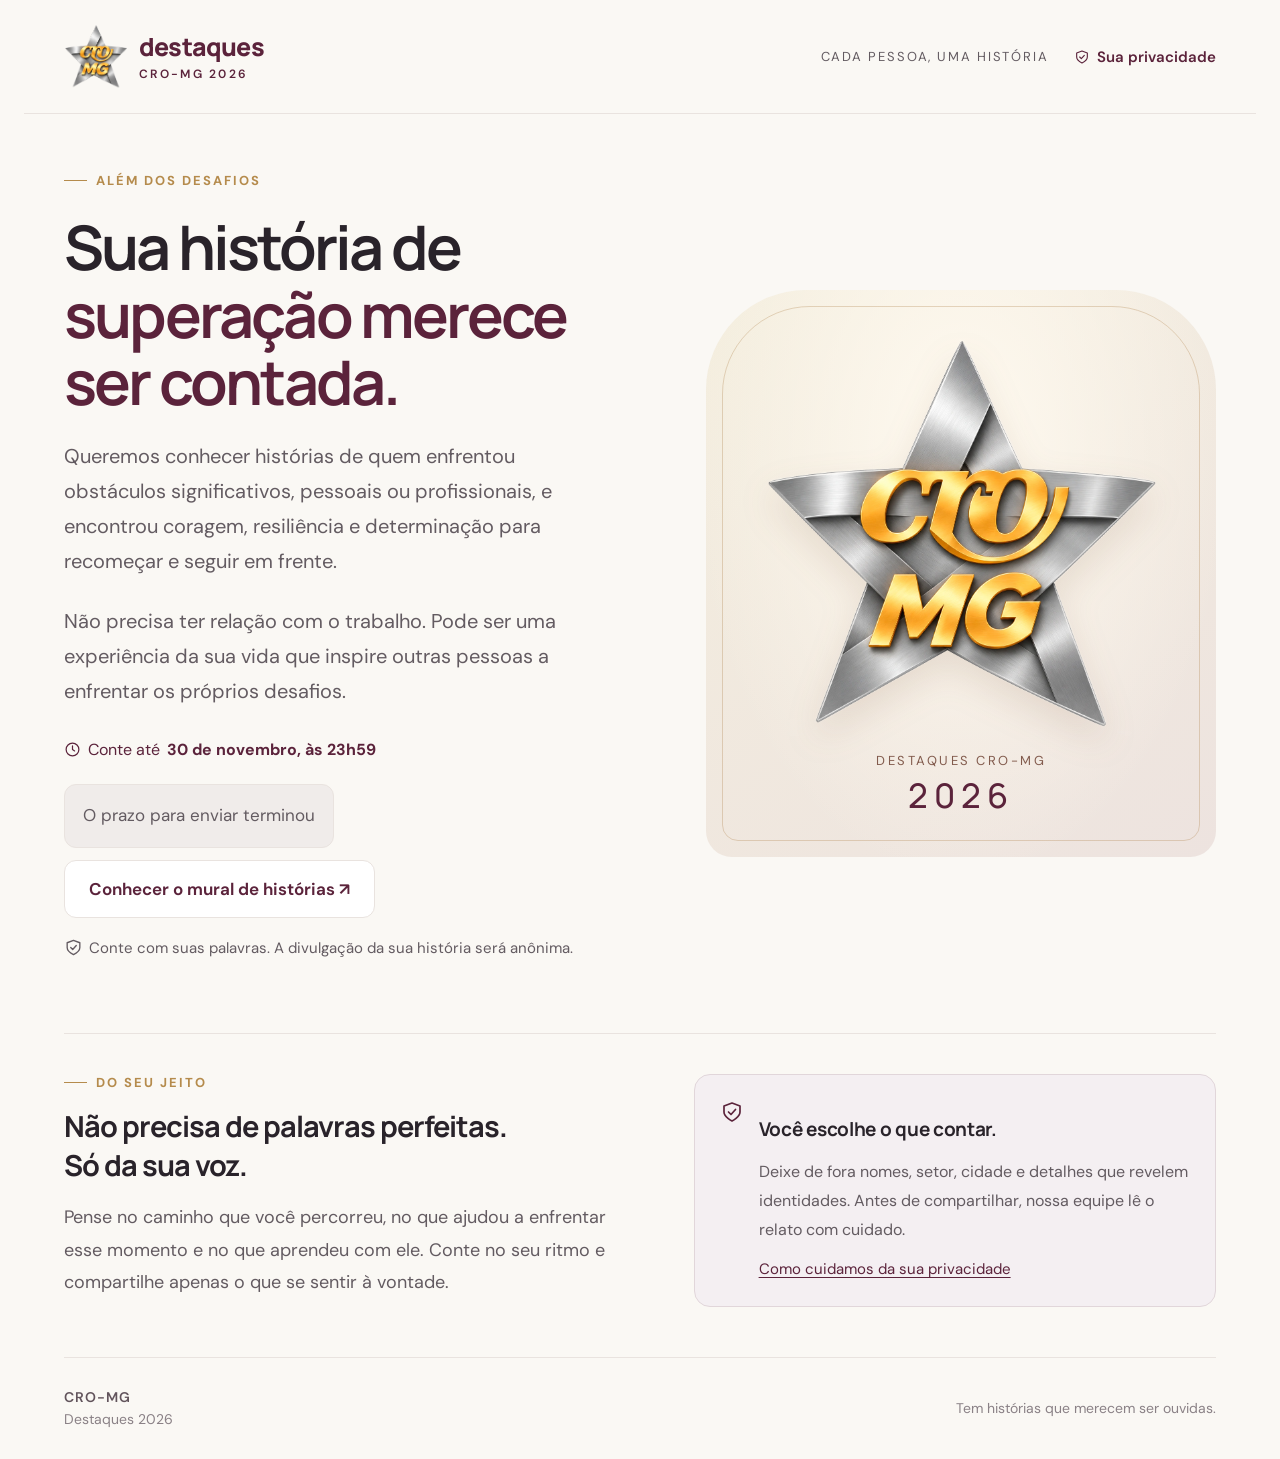
==== commit 49665c19: "Adiciona mural público em mosaico com leitura em tela cheia e publicação revisada" ====
--- a/index.html
+++ b/index.html
@@ -19,6 +19,7 @@
 
 input[type=search]::-webkit-search-cancel-button{display:none}
 
+
 .portal-actions{display:flex;gap:12px;flex-wrap:wrap}.portal-actions a,.december-card a,.story-form-page a,.story-gallery-page a{text-decoration:none}.deadline-chip{display:flex;gap:7px;align-items:center;color:var(--wine);font-size:11px;margin:25px 0 23px}.deadline-chip .icon{width:17px;height:17px}.phase-grid{display:grid;grid-template-columns:1fr 1fr;gap:18px;margin-bottom:32px}.phase-card{background:#fff;border:1px solid var(--line);border-radius:20px;padding:27px;display:flex;gap:20px}.phase-card.current{border-color:#c8ad80;background:#fbf7ee}.phase-number{font-family:Manrope,sans-serif;font-size:40px;letter-spacing:-2px;line-height:1.1;color:#bcaead}.current .phase-number{color:var(--gold)}.phase-card small{font-size:9px;letter-spacing:1.5px;color:var(--gold);font-weight:700}.phase-card h2{font-family:Manrope,sans-serif;font-size:19px;margin:10px 0;letter-spacing:-.5px}.phase-card p{font-size:12px;color:var(--muted);line-height:1.8;margin:0}.december-card{border-top:1px solid var(--line);padding:34px 0;display:flex;gap:25px;align-items:center;justify-content:space-between}.december-card h2{font-family:Manrope,sans-serif;font-size:20px;font-weight:650;letter-spacing:-.5px;line-height:1.5;margin:12px 0 9px}.december-card p{font-size:12px;line-height:1.8;color:var(--muted);max-width:700px;margin:0}.closed-pill{display:inline-flex;border:1px solid var(--line);border-radius:12px;background:#f0ecea;padding:14px 17px;font-size:11px;line-height:1.5;color:var(--muted);min-width:155px;text-align:center;align-items:center;justify-content:center}.demo-next{border:1px dashed #c7b6aa;padding:16px 22px;margin:0 0 30px;border-radius:14px;display:flex;gap:20px;align-items:center;justify-content:space-between}.demo-next p{font-size:11px;color:var(--muted);line-height:1.7;margin:0}.demo-note{font-size:11px;color:#846033;border:1px solid #e3d5bc;background:#faf4e9;border-radius:11px;padding:13px 16px;line-height:1.7}.story-form-page,.story-gallery-page{max-width:850px;margin:40px auto 65px}.story-form-page>.text-button,.story-gallery-page>.text-button{margin-bottom:28px}.story-form-page h1,.story-gallery-page h1{font-family:Manrope,sans-serif;font-size:44px;font-weight:650;line-height:1.15;letter-spacing:-1.7px;margin:20px 0}.story-form-page h1 em,.story-gallery-page h1 em{color:var(--wine);font-style:normal}.story-lead{font-size:14px;line-height:1.9;color:var(--muted);max-width:730px;margin:18px 0 28px}.story-form-page .privacy-card{margin:25px 0}.story-input,#story-body{font:inherit;width:100%;border:1px solid #dcd3d7;border-radius:12px;padding:16px 18px;background:white;color:var(--ink);font-size:14px;line-height:1.7}.story-input:focus,#story-body:focus{outline:3px solid #5b233b12;border-color:var(--wine)}#story-body{min-height:270px;resize:vertical}.character-count{text-align:right;font-size:10px;color:var(--muted);margin-top:8px}.story-form-footer{display:flex;justify-content:space-between;align-items:center;gap:20px;margin:25px 0}.story-form-footer>span{display:flex;align-items:center;gap:7px;font-size:10px;color:var(--muted)}.story-form-footer .icon{width:16px;height:16px}.story-code{display:inline-block;color:var(--gold);letter-spacing:1.3px;font-size:10px;font-weight:700}.story-reading{background:#fff;border:1px solid var(--line);border-radius:19px;padding:30px}.story-reading h2{font-family:Manrope,sans-serif;font-size:26px;line-height:1.4;letter-spacing:-.8px;margin:15px 0 23px}.story-body{white-space:pre-wrap;overflow-wrap:anywhere;font-size:14px;line-height:2;color:#5c515a}.story-receipt{max-width:680px}.story-receipt>.large-icon{margin-bottom:27px}.receipt-box{padding:25px;background:#fff;border:1px solid var(--line);border-radius:18px;margin:25px 0 30px}.receipt-box>span{display:block;color:var(--muted);font-size:11px}.receipt-box>strong{font-family:Manrope,sans-serif;display:block;margin:11px 0 19px;color:var(--wine);font-size:26px;letter-spacing:1px}.receipt-box p{font-size:12px;line-height:1.9;color:var(--muted)}.gallery-toolbar{display:flex;align-items:center;justify-content:space-between;border-top:1px solid var(--line);padding:20px 0;font-size:11px;color:var(--muted)}.story-grid{display:grid;grid-template-columns:1fr 1fr;gap:17px}.story-card{background:#fff;border:1px solid var(--line);border-radius:19px;padding:25px;min-width:0}.story-card h2{font-family:Manrope,sans-serif;font-size:21px;font-weight:650;letter-spacing:-.6px;margin:15px 0;line-height:1.4;overflow-wrap:anywhere}.story-card p{font-size:12px;line-height:1.9;color:var(--muted);margin:0 0 20px;overflow-wrap:anywhere}.story-card.picked{border-color:#b8c5b0;background:#f5f7f0}.story-card .primary{padding:12px 16px;font-size:11px;min-height:43px}.story-empty{background:#f1ece7;border:1px dashed #d6c9ba;border-radius:14px;padding:25px;grid-column:1/-1;font-size:13px;line-height:1.8;color:var(--muted)}.story-empty h2{font-family:Manrope,sans-serif;font-size:19px;color:var(--wine)}.story-dialog{max-width:760px;max-height:90vh;overflow-y:auto}.story-dialog h2{font-size:28px;line-height:1.4;margin:14px 0 24px;overflow-wrap:anywhere}.story-dialog .actions{position:sticky;bottom:-32px;background:var(--paper);padding-bottom:12px}.ballot-stories{display:flex;flex-direction:column;gap:13px;margin:24px 0}.ballot-stories .story-card{padding:20px 22px}.ballot-stories .story-card h2{font-size:19px}.ballot-stories .story-card p{margin-bottom:12px}.ballot-stories .story-card .text-button{font-size:11px}.ballot-stories .story-card .icon{width:16px;height:16px}
 @media(max-width:730px){.portal h1{font-size:43px}.portal-actions{flex-direction:column}.portal-actions a{width:100%}.deadline-chip{font-size:10px;flex-wrap:wrap}.phase-grid{grid-template-columns:1fr;gap:12px}.phase-card{padding:21px;gap:17px}.phase-card h2{font-size:18px}.december-card{flex-direction:column;align-items:flex-start}.december-card h2{font-size:18px}.demo-next{flex-direction:column;align-items:flex-start;gap:9px}.story-form-page,.story-gallery-page{margin:25px auto 38px}.story-form-page h1,.story-gallery-page h1{font-size:34px;letter-spacing:-1.2px}.story-lead{font-size:12px;line-height:1.9}.story-input,#story-body{font-size:13px}.story-form-footer{flex-direction:column;align-items:stretch;gap:18px}.story-form-footer>span{font-size:9px}.story-reading{padding:20px}.story-reading h2{font-size:22px}.story-body{font-size:13px;line-height:1.9}.story-grid{grid-template-columns:1fr}.story-card{padding:22px}.story-card h2{font-size:20px}.story-dialog h2{font-size:23px}.story-dialog .actions{bottom:-25px;gap:10px}.story-dialog .actions button{font-size:11px;padding:12px}.receipt-box{padding:20px}.receipt-box>strong{font-size:21px}.story-code{font-size:9px}.gallery-toolbar{font-size:10px}}
 
@@ -31,6 +32,7 @@
 .story-form-page{max-width:850px}.story-form-page h1,.story-gallery-page h1{font-size:54px;line-height:1.15;letter-spacing:-2px}.story-lead{font-size:20px;line-height:1.8}.field-label{font-size:19px;margin-top:28px}.story-input,#story-body{font-size:18px;padding:18px 20px;line-height:1.8}.search-help{font-size:16px;line-height:1.75}.character-count{font-size:14px;line-height:1.6}.story-form-footer>span{font-size:15px;line-height:1.6}.story-body{font-size:19px;line-height:1.9}.story-reading h2{font-size:30px}.story-code{font-size:14px}.consent{font-size:17px;line-height:1.8}.consent input{width:21px;height:21px;margin-top:4px}.receipt-box>span{font-size:16px}.receipt-box p{font-size:17px}.receipt-box>strong{font-size:29px;overflow-wrap:anywhere}.error{font-size:16px}.dialog{max-width:650px}.dialog h2{font-size:29px}.dialog h3{font-size:19px}.dialog p{font-size:17px;line-height:1.8}.closed-pill{font-size:17px;padding:18px}.status-content{max-width:680px}.status-content p{font-size:18px}
 @media(max-width:1000px){.portal{gap:28px}.portal h1{font-size:52px}.portal .intro-description{font-size:19px}.story-invitation{gap:28px}.award-panel{padding:28px 15px}.brand-copy{font-size:24px}}
 @media(max-width:730px){.topbar{padding:16px 22px;min-height:102px;gap:12px}.brand{gap:10px}.brand-symbol{width:52px;height:56px}.brand-copy{font-size:21px}.brand-copy small{font-size:10px;letter-spacing:1.5px}.privacy-link{font-size:13px;gap:5px}.privacy-link .icon{width:17px;height:17px}.demo-banner{font-size:12px;line-height:1.6}.portal{grid-template-columns:1fr;gap:28px;padding:35px 0}.portal h1{font-size:46px;letter-spacing:-2px;line-height:1.13}.portal .intro-description{font-size:18px;line-height:1.75}.eyebrow{font-size:12px;letter-spacing:1.8px}.deadline-chip{font-size:15px;gap:5px;margin:24px 0 20px}.primary,.secondary,.text-button{font-size:16px}.portal .primary{max-width:none;width:100%}.access-caption{font-size:14px;justify-content:flex-start;max-width:none}.award-panel{display:none}.story-invitation{grid-template-columns:1fr;gap:28px;padding:30px 0 36px}.story-invitation h2{font-size:27px}.story-invitation>div>p{font-size:17px}.privacy-card{padding:20px;gap:12px}.privacy-card h2{font-size:18px}.privacy-card p{font-size:16px}.privacy-card .inline-link{font-size:15px}.footer{font-size:12px;flex-direction:column;gap:12px}.footer span:last-child{text-align:left;max-width:none}.story-form-page h1,.story-gallery-page h1{font-size:39px;letter-spacing:-1.5px}.story-lead{font-size:18px}.field-label{font-size:18px}.story-input,#story-body{font-size:17px;padding:15px}.search-help{font-size:15px}.character-count{font-size:13px}.story-form-footer>span{font-size:14px}.story-body{font-size:17px}.story-reading h2{font-size:25px}.consent{font-size:16px}.story-form-page .actions{flex-wrap:wrap}.story-form-page .actions button{font-size:16px;flex:1;min-width:130px}.receipt-box>strong{font-size:24px}.receipt-box p{font-size:16px}.story-code{font-size:12px}.dialog h2{font-size:26px}.dialog h3{font-size:18px}.dialog p{font-size:16px}.closed-pill{font-size:16px}.status-content p{font-size:17px}}
+
 </style>
 </head>
 <body>
@@ -99,6 +101,7 @@
   return {categories:categories,normalize:normalize,listFor:listFor,search:search,canSearch:canSearch,suggestions:suggestions,validateBallot:validateBallot};
 })();
 if(typeof module!=='undefined' && module.exports) module.exports=PremioCore;
+
 </script>
   <script>/* Calendário e validações da dinâmica de histórias. Datas em Brasília. */
 var StoryCore=(function(){
@@ -126,6 +129,7 @@
   return {deadline:deadline,earliestVote:earliestVote,submissionOpen:submissionOpen,votingDate:votingDate,validate:validate,publicStory:publicStory};
 })();
 if(typeof module!=='undefined'&&module.exports)module.exports=StoryCore;
+
 </script>
   <script>/* Envio e leitura de histórias. Nenhum rascunho é persistido no dispositivo. */
 var PremioStoriesUI=(function(){
@@ -143,12 +147,12 @@
     function setView(html){request++;main.innerHTML=html;api.bindPrivacy();focusHeading();}
     function home(){
       state.screen='intro';const e=election();
-      setView('<div class="intro portal enter-animation"><section class="intro-copy"><div class="eyebrow">ALÉM DOS DESAFIOS</div><h1>Sua história de<br><em>superação merece<br>ser contada.</em></h1><p class="intro-description">Queremos conhecer histórias de quem enfrentou obstáculos significativos, pessoais ou profissionais, e encontrou coragem, resiliência e determinação para recomeçar e seguir em frente.</p><p class="intro-description">Não precisa ter relação com o trabalho. Pode ser uma experiência da sua vida que inspire outras pessoas a enfrentar os próprios desafios.</p><div class="deadline-chip">'+icon('clock')+'Conte até <strong>30 de novembro, às 23h59</strong></div><div class="portal-actions">'+(e.submissionOpen&&!e.alreadySubmitted?'<a class="primary" href="#enviar-historia">Quero contar minha história '+icon('arrow')+'</a>':'<span class="closed-pill">'+(e.alreadySubmitted?'Obrigado por compartilhar sua história':Date.now()>=StoryCore.deadline?'O prazo para enviar terminou':'Estamos preparando tudo para ouvir você')+'</span>')+'</div><p class="access-caption">'+icon('shield')+'Conte com suas palavras. A divulgação da sua história será anônima.</p></section><aside class="award-panel">'+api.trophy()+'<span class="panel-caption">DESTAQUES CRO-MG</span><span class="panel-year">2026</span></aside></div><section class="story-invitation"><div><span class="eyebrow">DO SEU JEITO</span><h2>Não precisa de palavras perfeitas.<br>Só da sua voz.</h2><p>Pense no caminho que você percorreu, no que ajudou a enfrentar esse momento e no que aprendeu com ele. Conte no seu ritmo e compartilhe apenas o que se sentir à vontade.</p></div><div class="privacy-card">'+icon('shield')+'<div><h2>Você escolhe o que contar.</h2><p>Deixe de fora nomes, setor, cidade e detalhes que revelem identidades. Antes de compartilhar, nossa equipe lê o relato com cuidado.</p><button class="inline-link" data-privacy>Como cuidamos da sua privacidade</button></div></div></section>');
+      setView('<div class="intro portal enter-animation"><section class="intro-copy"><div class="eyebrow">ALÉM DOS DESAFIOS</div><h1>Sua história de<br><em>superação merece<br>ser contada.</em></h1><p class="intro-description">Queremos conhecer histórias de quem enfrentou obstáculos significativos, pessoais ou profissionais, e encontrou coragem, resiliência e determinação para recomeçar e seguir em frente.</p><p class="intro-description">Não precisa ter relação com o trabalho. Pode ser uma experiência da sua vida que inspire outras pessoas a enfrentar os próprios desafios.</p><div class="deadline-chip">'+icon('clock')+'Conte até <strong>30 de novembro, às 23h59</strong></div><div class="portal-actions">'+(e.submissionOpen&&!e.alreadySubmitted?'<a class="primary" href="#enviar-historia">Quero contar minha história '+icon('arrow')+'</a>':'<span class="closed-pill">'+(e.alreadySubmitted?'Obrigado por compartilhar sua história':Date.now()>=StoryCore.deadline?'O prazo para enviar terminou':'Estamos preparando tudo para ouvir você')+'</span>')+(APP_PAGES?'<a class="secondary" href="mural.html">Conhecer o mural de histórias ↗</a>':'')+'</div><p class="access-caption">'+icon('shield')+'Conte com suas palavras. A divulgação da sua história será anônima.</p></section><aside class="award-panel">'+api.trophy()+'<span class="panel-caption">DESTAQUES CRO-MG</span><span class="panel-year">2026</span></aside></div><section class="story-invitation"><div><span class="eyebrow">DO SEU JEITO</span><h2>Não precisa de palavras perfeitas.<br>Só da sua voz.</h2><p>Pense no caminho que você percorreu, no que ajudou a enfrentar esse momento e no que aprendeu com ele. Conte no seu ritmo e compartilhe apenas o que se sentir à vontade.</p></div><div class="privacy-card">'+icon('shield')+'<div><h2>Você escolhe o que contar.</h2><p>Deixe de fora nomes, setor, cidade e detalhes que revelem identidades. Antes de compartilhar, nossa equipe lê o relato com cuidado.</p><button class="inline-link" data-privacy>Como cuidamos da sua privacidade</button></div></div></section>');
     }
     function go(hash){if(location.hash!==hash)location.hash=hash;else route();}
     function route(){
       if(location.hash==='#enviar-historia')form();
-      else if(location.hash==='#historias')home();
+      else if(location.hash==='#historias'){if(APP_PAGES)location.assign('mural.html');else gallery();}
       else if(location.hash==='#votacao')home();
       else home();
     }
@@ -159,7 +163,7 @@
     function form(){
       if(APP_PAGES){
         const endpoint=String(window.PREMIO_CONFIG?.appsScriptUrl||'').trim();
-        if(/^https:\/\/script\.google\.com\/macros\/s\/[A-Za-z0-9_-]+\/exec$/.test(endpoint)){location.assign(endpoint);return;}
+        if(/^https:\/\/script\.google\.com\/(?:a\/macros\/cromg\.org\.br\/s|macros\/s)\/[A-Za-z0-9_-]+\/exec$/.test(endpoint)){location.assign(endpoint);return;}
         state.screen='story-awaiting';setView('<section class="status-content"><h1>Estamos preparando<br>um espaço para ouvir você.</h1><p>O envio de histórias ainda não foi aberto. Volte em breve.</p><a class="secondary" href="#">Voltar ao início</a></section>');return;
       }
       state.screen='story-form';
@@ -233,6 +237,7 @@
   }
   return {create:create,examples:examples};
 })();
+
 </script>
   <script>(function(){
   'use strict';
@@ -365,6 +370,8 @@
   });
   hydrateIcons();bindPrivacy();bootstrap();
 })();
+
 </script>
 </body>
 </html>
+
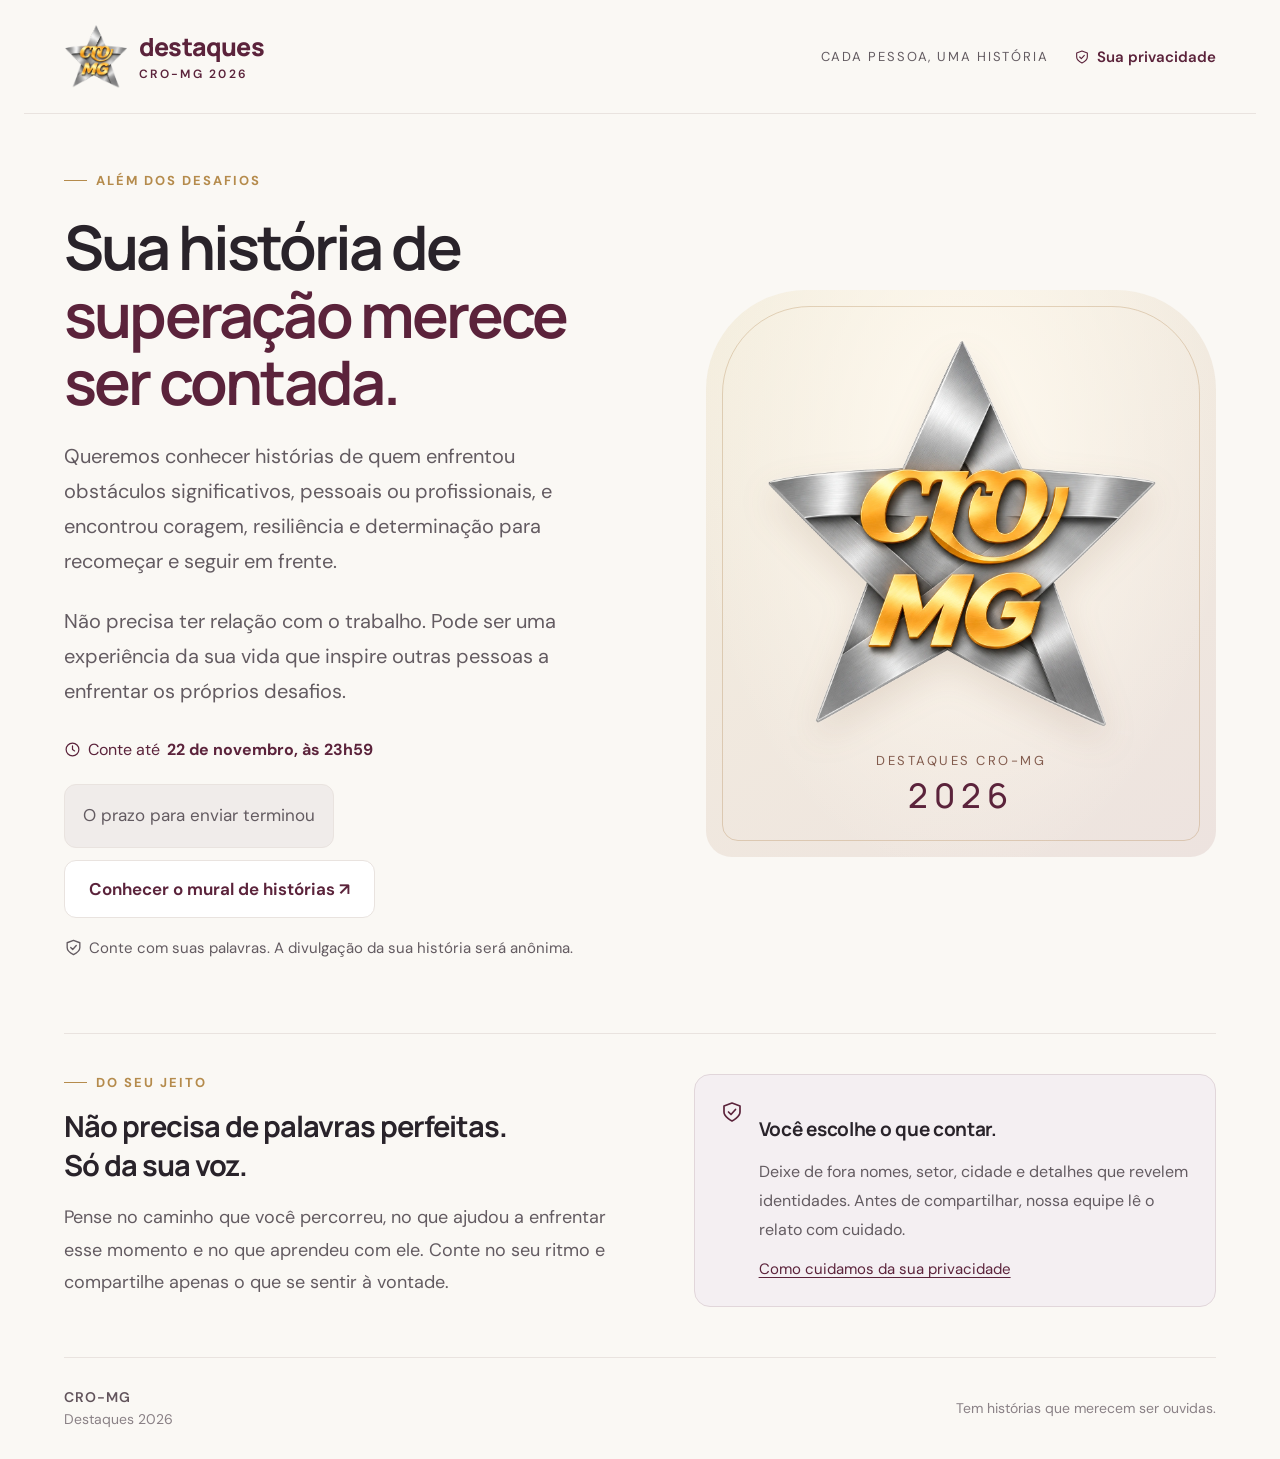
==== commit 09a117e2: "Set story deadline to November 22 and add a separate voting page" ====
--- a/index.html
+++ b/index.html
@@ -33,6 +33,11 @@
 @media(max-width:1000px){.portal{gap:28px}.portal h1{font-size:52px}.portal .intro-description{font-size:19px}.story-invitation{gap:28px}.award-panel{padding:28px 15px}.brand-copy{font-size:24px}}
 @media(max-width:730px){.topbar{padding:16px 22px;min-height:102px;gap:12px}.brand{gap:10px}.brand-symbol{width:52px;height:56px}.brand-copy{font-size:21px}.brand-copy small{font-size:10px;letter-spacing:1.5px}.privacy-link{font-size:13px;gap:5px}.privacy-link .icon{width:17px;height:17px}.demo-banner{font-size:12px;line-height:1.6}.portal{grid-template-columns:1fr;gap:28px;padding:35px 0}.portal h1{font-size:46px;letter-spacing:-2px;line-height:1.13}.portal .intro-description{font-size:18px;line-height:1.75}.eyebrow{font-size:12px;letter-spacing:1.8px}.deadline-chip{font-size:15px;gap:5px;margin:24px 0 20px}.primary,.secondary,.text-button{font-size:16px}.portal .primary{max-width:none;width:100%}.access-caption{font-size:14px;justify-content:flex-start;max-width:none}.award-panel{display:none}.story-invitation{grid-template-columns:1fr;gap:28px;padding:30px 0 36px}.story-invitation h2{font-size:27px}.story-invitation>div>p{font-size:17px}.privacy-card{padding:20px;gap:12px}.privacy-card h2{font-size:18px}.privacy-card p{font-size:16px}.privacy-card .inline-link{font-size:15px}.footer{font-size:12px;flex-direction:column;gap:12px}.footer span:last-child{text-align:left;max-width:none}.story-form-page h1,.story-gallery-page h1{font-size:39px;letter-spacing:-1.5px}.story-lead{font-size:18px}.field-label{font-size:18px}.story-input,#story-body{font-size:17px;padding:15px}.search-help{font-size:15px}.character-count{font-size:13px}.story-form-footer>span{font-size:14px}.story-body{font-size:17px}.story-reading h2{font-size:25px}.consent{font-size:16px}.story-form-page .actions{flex-wrap:wrap}.story-form-page .actions button{font-size:16px;flex:1;min-width:130px}.receipt-box>strong{font-size:24px}.receipt-box p{font-size:16px}.story-code{font-size:12px}.dialog h2{font-size:26px}.dialog h3{font-size:18px}.dialog p{font-size:16px}.closed-pill{font-size:16px}.status-content p{font-size:17px}}
 
+
+.login-page{max-width:980px;margin:48px auto 70px}.login-page h1{font:650 58px/1.1 Manrope,system-ui;letter-spacing:-2px;margin:20px 0}.login-page h1 em{font-style:normal;color:var(--wine)}.login-grid{display:grid;grid-template-columns:1fr 1fr;gap:22px;margin:30px 0}.login-card{padding:30px;border:1px solid var(--line);border-radius:22px;background:#fff;display:flex;align-items:flex-start;flex-direction:column}.login-card:nth-child(2){background:#f4eee3;border-color:#ded1bc}.login-number{color:var(--gold);font-size:14px;letter-spacing:2px}.login-card h2{font:650 25px/1.3 Manrope,system-ui;letter-spacing:-.7px;margin:20px 0 10px}.login-card p{font-size:17px;line-height:1.8;color:var(--muted);margin:0 0 23px}.login-card a{margin-top:auto;text-decoration:none}.login-card form{width:100%}.login-card .field-label{font-size:16px;margin-top:0}.invite-input{text-transform:uppercase;letter-spacing:2px}.login-card #invite-error{font-size:15px;color:#943c32;margin:10px 0;line-height:1.6}.login-card .primary{width:100%}@media(max-width:730px){.login-page{margin:32px auto}.login-page h1{font-size:46px}.login-grid{grid-template-columns:1fr;gap:18px}.login-card{padding:25px}.login-card h2{font-size:24px}.login-card p{font-size:16px}}
+
+.login-page h1:focus { outline: none; }
+
 </style>
 </head>
 <body>
@@ -50,14 +55,14 @@
   <dialog id="privacy-dialog" class="dialog" aria-labelledby="privacy-title">
     <h2 id="privacy-title">Divulgação anônima.</h2>
     <p>O que importa aqui é o caminho que você percorreu. Seu nome, e-mail, setor e cidade não aparecem junto do relato publicado.</p>
-    <h3>Por que entrar com o Google?</h3><p>Para confirmar que você faz parte do CRO-MG e permitir uma história por conta <strong>@cromg.org.br</strong>. O e-mail de acesso identifica a autoria somente para a organização. Ele não aparece na divulgação.</p>
+    <h3>Por que entrar com o Google?</h3><p>Você pode entrar com sua conta <strong>@cromg.org.br</strong> ou com um convite individual da organização, sem conta Google. O e-mail ou identificador do convite registra sua participação e a autoria somente para a organização; não aparece na divulgação.</p>
     <h3>Conte só o que se sentir à vontade.</h3><p>Antes de enviar, retire nomes, contatos e detalhes que possam revelar quem você é ou identificar outras pessoas. Às vezes, o contexto já permite reconhecer alguém.</p>
     <h3>Um cuidado antes de compartilhar.</h3><p>A equipe revisa o texto antes da publicação. Na votação, a organização vê apenas quem participou e o total de votos; as escolhas não são vinculadas ao participante.</p>
     <p>O Google processa o acesso e pode manter registros técnicos próprios. Por isso, não prometemos anonimato absoluto perante a plataforma.</p>
     <button id="close-privacy" class="primary">Entendi</button>
   </dialog>
   <div id="announcer" class="sr-only" aria-live="polite" aria-atomic="true"></div>
-  <script src="config.js"></script><script>var APP_PAGES=true;var APP_DEMO=false;var DEMO_CATALOG=null;</script>
+  <script src="config.js"></script><script>var APP_AUTH_BASE="";var APP_VOTING=false;var APP_PAGES=true;var APP_DEMO=false;var DEMO_CATALOG=null;</script>
   <script>/* Regras compartilhadas entre a interface e o servidor. */
 var PremioCore = (function () {
   'use strict';
@@ -106,8 +111,8 @@
   <script>/* Calendário e validações da dinâmica de histórias. Datas em Brasília. */
 var StoryCore=(function(){
   'use strict';
-  var deadline=Date.parse('2026-12-01T00:00:00-03:00');
-  var earliestVote=deadline;
+  var deadline=Date.parse('2026-11-23T00:00:00-03:00');
+  var earliestVote=Date.parse('2026-12-01T00:00:00-03:00');
   function submissionOpen(now,status){return Number(now)<deadline && String(status||'ABERTO')==='ABERTO';}
   function votingDate(now){return Number(now)>=earliestVote;}
   function validate(payload){
@@ -147,13 +152,13 @@
     function setView(html){request++;main.innerHTML=html;api.bindPrivacy();focusHeading();}
     function home(){
       state.screen='intro';const e=election();
-      setView('<div class="intro portal enter-animation"><section class="intro-copy"><div class="eyebrow">ALÉM DOS DESAFIOS</div><h1>Sua história de<br><em>superação merece<br>ser contada.</em></h1><p class="intro-description">Queremos conhecer histórias de quem enfrentou obstáculos significativos, pessoais ou profissionais, e encontrou coragem, resiliência e determinação para recomeçar e seguir em frente.</p><p class="intro-description">Não precisa ter relação com o trabalho. Pode ser uma experiência da sua vida que inspire outras pessoas a enfrentar os próprios desafios.</p><div class="deadline-chip">'+icon('clock')+'Conte até <strong>30 de novembro, às 23h59</strong></div><div class="portal-actions">'+(e.submissionOpen&&!e.alreadySubmitted?'<a class="primary" href="#enviar-historia">Quero contar minha história '+icon('arrow')+'</a>':'<span class="closed-pill">'+(e.alreadySubmitted?'Obrigado por compartilhar sua história':Date.now()>=StoryCore.deadline?'O prazo para enviar terminou':'Estamos preparando tudo para ouvir você')+'</span>')+(APP_PAGES?'<a class="secondary" href="mural.html">Conhecer o mural de histórias ↗</a>':'')+'</div><p class="access-caption">'+icon('shield')+'Conte com suas palavras. A divulgação da sua história será anônima.</p></section><aside class="award-panel">'+api.trophy()+'<span class="panel-caption">DESTAQUES CRO-MG</span><span class="panel-year">2026</span></aside></div><section class="story-invitation"><div><span class="eyebrow">DO SEU JEITO</span><h2>Não precisa de palavras perfeitas.<br>Só da sua voz.</h2><p>Pense no caminho que você percorreu, no que ajudou a enfrentar esse momento e no que aprendeu com ele. Conte no seu ritmo e compartilhe apenas o que se sentir à vontade.</p></div><div class="privacy-card">'+icon('shield')+'<div><h2>Você escolhe o que contar.</h2><p>Deixe de fora nomes, setor, cidade e detalhes que revelem identidades. Antes de compartilhar, nossa equipe lê o relato com cuidado.</p><button class="inline-link" data-privacy>Como cuidamos da sua privacidade</button></div></div></section>');
+      setView('<div class="intro portal enter-animation"><section class="intro-copy"><div class="eyebrow">ALÉM DOS DESAFIOS</div><h1>Sua história de<br><em>superação merece<br>ser contada.</em></h1><p class="intro-description">Queremos conhecer histórias de quem enfrentou obstáculos significativos, pessoais ou profissionais, e encontrou coragem, resiliência e determinação para recomeçar e seguir em frente.</p><p class="intro-description">Não precisa ter relação com o trabalho. Pode ser uma experiência da sua vida que inspire outras pessoas a enfrentar os próprios desafios.</p><div class="deadline-chip">'+icon('clock')+'Conte até <strong>22 de novembro, às 23h59</strong></div><div class="portal-actions">'+(e.submissionOpen&&!e.alreadySubmitted?'<a class="primary" href="#enviar-historia">Quero contar minha história '+icon('arrow')+'</a>':'<span class="closed-pill">'+(e.alreadySubmitted?'Obrigado por compartilhar sua história':Date.now()>=StoryCore.deadline?'O prazo para enviar terminou':'Estamos preparando tudo para ouvir você')+'</span>')+(APP_PAGES?'<a class="secondary" href="mural.html">Conhecer o mural de histórias ↗</a>':'')+'</div><p class="access-caption">'+icon('shield')+'Conte com suas palavras. A divulgação da sua história será anônima.</p></section><aside class="award-panel">'+api.trophy()+'<span class="panel-caption">DESTAQUES CRO-MG</span><span class="panel-year">2026</span></aside></div><section class="story-invitation"><div><span class="eyebrow">DO SEU JEITO</span><h2>Não precisa de palavras perfeitas.<br>Só da sua voz.</h2><p>Pense no caminho que você percorreu, no que ajudou a enfrentar esse momento e no que aprendeu com ele. Conte no seu ritmo e compartilhe apenas o que se sentir à vontade.</p></div><div class="privacy-card">'+icon('shield')+'<div><h2>Você escolhe o que contar.</h2><p>Deixe de fora nomes, setor, cidade e detalhes que revelem identidades. Antes de compartilhar, nossa equipe lê o relato com cuidado.</p><button class="inline-link" data-privacy>Como cuidamos da sua privacidade</button></div></div></section>');
     }
     function go(hash){if(location.hash!==hash)location.hash=hash;else route();}
     function route(){
       if(location.hash==='#enviar-historia')form();
       else if(location.hash==='#historias'){if(APP_PAGES)location.assign('mural.html');else gallery();}
-      else if(location.hash==='#votacao')home();
+      else if(location.hash==='#votacao'||APP_VOTING)api.votingIntro();
       else home();
     }
     function makeCodes(){
@@ -161,15 +166,11 @@
       return {id:'H-'+Array.from(bytes.slice(0,6),b=>b.toString(16).padStart(2,'0')).join('').toUpperCase(),authorKey:Array.from(bytes,b=>b.toString(16).padStart(2,'0')).join('')};
     }
     function form(){
-      if(APP_PAGES){
-        const endpoint=String(window.PREMIO_CONFIG?.appsScriptUrl||'').trim();
-        if(/^https:\/\/script\.google\.com\/(?:a\/macros\/cromg\.org\.br\/s|macros\/s)\/[A-Za-z0-9_-]+\/exec$/.test(endpoint)){location.assign(endpoint);return;}
-        state.screen='story-awaiting';setView('<section class="status-content"><h1>Estamos preparando<br>um espaço para ouvir você.</h1><p>O envio de histórias ainda não foi aberto. Volte em breve.</p><a class="secondary" href="#">Voltar ao início</a></section>');return;
-      }
+      if(APP_PAGES){api.login();return;}
       state.screen='story-form';
-      if(!election().submissionOpen||election().alreadySubmitted){setView('<section class="status-content"><div class="large-icon">'+icon('clock')+'</div><h1>'+(election().alreadySubmitted?'Sua história já foi recebida.':'O recebimento está fechado.')+'</h1><p>'+(election().alreadySubmitted?'Obrigado por dividir seu caminho com a gente. Guarde a chave que recebeu ao enviar.':Date.now()>=StoryCore.deadline?'O prazo de envio terminou em 30 de novembro de 2026, às 23h59.':'Estamos preparando tudo para ouvir você. Volte em breve.')+'</p><a class="secondary" href="#">Voltar ao início</a></section>');return;}
+      if(!election().submissionOpen||election().alreadySubmitted){setView('<section class="status-content"><div class="large-icon">'+icon('clock')+'</div><h1>'+(election().alreadySubmitted?'Sua história já foi recebida.':'O recebimento está fechado.')+'</h1><p>'+(election().alreadySubmitted?'Obrigado por dividir seu caminho com a gente. Guarde a chave que recebeu ao enviar.':Date.now()>=StoryCore.deadline?'O prazo de envio terminou em 22 de novembro de 2026, às 23h59.':'Estamos preparando tudo para ouvir você. Volte em breve.')+'</p><a class="secondary" href="#">Voltar ao início</a></section>');return;}
       if(!state.storyDraft)state.storyDraft={...makeCodes(),title:'',body:'',consent:false};const d=state.storyDraft;
-      setView('<section class="story-form-page enter-animation"><a href="#" class="text-button">'+icon('back')+'Voltar ao início</a><div class="eyebrow">ESSE ESPAÇO É SEU</div><h1>Conte sua história<br><em>de superação.</em></h1><p class="story-lead">Sua história pode ser da vida pessoal ou profissional — não precisa ter relação com o trabalho. Conte um desafio significativo, como encontrou forças para enfrentá-lo e o que aprendeu ao recomeçar. Escreva com suas palavras.</p><div class="privacy-card">'+icon('shield')+'<div><h2>Vamos cuidar da sua privacidade?</h2><p>Deixe de fora seu nome, setor, cidade e contatos. Evite também nomes de outras pessoas e detalhes que permitam reconhecer alguém. Sua história pode dizer muito sem revelar quem você é.</p></div></div><form id="story-form"><label class="field-label" for="story-title">Dê um título à sua história</label><input class="story-input" id="story-title" minlength="5" maxlength="100" required autocomplete="off" placeholder="Como você chamaria essa história?" value="'+esc(d.title)+'"><label class="field-label" for="story-body">Sua história de superação</label><p class="search-help">Que desafio você enfrentou? Como encontrou forças? O que esse caminho ensinou a você?</p><textarea id="story-body" minlength="200" maxlength="5000" required placeholder="Escreva seu relato aqui…">'+esc(d.body)+'</textarea><div class="character-count" id="story-count">'+d.body.length+' / 5.000 caracteres · mínimo de 200</div><div id="story-form-error" role="alert"></div><div class="story-form-footer"><span>'+icon('clock')+'Até 30/11/2026, às 23h59 · Brasília</span><button class="primary" type="submit">Revisar meu relato '+icon('arrow')+'</button></div></form></section>');
+      setView('<section class="story-form-page enter-animation"><a href="#" class="text-button">'+icon('back')+'Voltar ao início</a><div class="eyebrow">ESSE ESPAÇO É SEU</div><h1>Conte sua história<br><em>de superação.</em></h1><p class="story-lead">Sua história pode ser da vida pessoal ou profissional — não precisa ter relação com o trabalho. Conte um desafio significativo, como encontrou forças para enfrentá-lo e o que aprendeu ao recomeçar. Escreva com suas palavras.</p><div class="privacy-card">'+icon('shield')+'<div><h2>Vamos cuidar da sua privacidade?</h2><p>Deixe de fora seu nome, setor, cidade e contatos. Evite também nomes de outras pessoas e detalhes que permitam reconhecer alguém. Sua história pode dizer muito sem revelar quem você é.</p></div></div><form id="story-form"><label class="field-label" for="story-title">Dê um título à sua história</label><input class="story-input" id="story-title" minlength="5" maxlength="100" required autocomplete="off" placeholder="Como você chamaria essa história?" value="'+esc(d.title)+'"><label class="field-label" for="story-body">Sua história de superação</label><p class="search-help">Que desafio você enfrentou? Como encontrou forças? O que esse caminho ensinou a você?</p><textarea id="story-body" minlength="200" maxlength="5000" required placeholder="Escreva seu relato aqui…">'+esc(d.body)+'</textarea><div class="character-count" id="story-count">'+d.body.length+' / 5.000 caracteres · mínimo de 200</div><div id="story-form-error" role="alert"></div><div class="story-form-footer"><span>'+icon('clock')+'Até 22/11/2026, às 23h59 · Brasília</span><button class="primary" type="submit">Revisar meu relato '+icon('arrow')+'</button></div></form></section>');
       const title=document.querySelector('#story-title'),body=document.querySelector('#story-body');
       function save(){d.title=title.value;d.body=body.value;d.consent=false;document.querySelector('#story-count').textContent=body.value.length+' / 5.000 caracteres · mínimo de 200';}
       title.oninput=body.oninput=save;
@@ -177,7 +178,7 @@
     }
     function reviewStory(){
       state.screen='story-review';const d=state.storyDraft;
-      setView('<section class="story-form-page enter-animation"><div class="eyebrow">REVISE ANTES DE ENVIAR</div><h1>Sua história,<br><em>com suas palavras.</em></h1><p class="story-lead">Leia mais uma vez, com calma. Ficou do jeito que você queria? Confira se não há nomes ou detalhes que revelem identidades. Nossa equipe também vai ler antes de compartilhar.</p><article class="story-reading"><span class="story-code">'+esc(d.id)+'</span><h2>'+esc(d.title)+'</h2><div class="story-body">'+esc(d.body)+'</div></article><label class="consent"><input id="story-consent" type="checkbox" '+(d.consent?'checked':'')+'><span>Revisei o relato e <strong>autorizo sua publicação anônima</strong> na dinâmica Além dos Desafios, do Destaques CRO-MG 2026.</span></label><p class="search-help">A divulgação será anônima. Seu e-mail de acesso ficará restrito à organização para identificar a autoria.</p><div id="story-send-error" role="alert"></div><div class="actions"><button class="secondary" id="edit-story">Editar relato</button><button class="primary" id="send-story" '+(d.consent?'':'disabled')+'>'+(APP_DEMO?'Simular envio':'Enviar história')+icon('arrow')+'</button></div></section>');
+      setView('<section class="story-form-page enter-animation"><div class="eyebrow">REVISE ANTES DE ENVIAR</div><h1>Sua história,<br><em>com suas palavras.</em></h1><p class="story-lead">Leia mais uma vez, com calma. Ficou do jeito que você queria? Confira se não há nomes ou detalhes que revelem identidades. Nossa equipe também vai ler antes de compartilhar.</p><article class="story-reading"><span class="story-code">'+esc(d.id)+'</span><h2>'+esc(d.title)+'</h2><div class="story-body">'+esc(d.body)+'</div></article><label class="consent"><input id="story-consent" type="checkbox" '+(d.consent?'checked':'')+'><span>Revisei o relato e <strong>autorizo sua publicação anônima</strong> na dinâmica Além dos Desafios, do Destaques CRO-MG 2026.</span></label><p class="search-help">A divulgação será anônima. Seu e-mail ou identificador do convite ficará restrito à organização para identificar a autoria.</p><div id="story-send-error" role="alert"></div><div class="actions"><button class="secondary" id="edit-story">Editar relato</button><button class="primary" id="send-story" '+(d.consent?'':'disabled')+'>'+(APP_DEMO?'Simular envio':'Enviar história')+icon('arrow')+'</button></div></section>');
       document.querySelector('#edit-story').onclick=form;
       document.querySelector('#story-consent').onchange=event=>{d.consent=event.target.checked;document.querySelector('#send-story').disabled=!d.consent;};
       document.querySelector('#send-story').onclick=async()=>{
@@ -196,7 +197,7 @@
     function receipt(response,d){
       state.screen='story-success';
       if(response.state==='already_submitted'){setView('<section class="status-content"><h1>Você já enviou uma história.</h1><p>Obrigado por dividir esse pedacinho do seu caminho. Cada pessoa pode enviar uma história. Guarde a chave que recebeu ao concluir o envio.</p><a href="#" class="secondary">Voltar ao início</a></section>');return;}
-      setView('<section class="story-form-page story-receipt enter-animation"><div class="large-icon">'+icon('check')+'</div><div class="eyebrow">'+(APP_DEMO?'SIMULAÇÃO CONCLUÍDA':'HISTÓRIA RECEBIDA')+'</div><h1>'+ (APP_DEMO?'Seu relato está<br><em>pronto para enviar.</em>':'Obrigado por<br><em>compartilhar.</em>')+'</h1><p class="story-lead">'+(APP_DEMO?'Este foi um teste. O relato não foi enviado nem publicado.':'Que bom conhecer um pouco do seu caminho. Nossa equipe vai ler sua história com cuidado antes de compartilhá-la sem seu nome.')+'</p><div class="receipt-box"><span>Código público da história</span><strong>'+esc(response.id)+'</strong><p>Guarde um pedacinho dessa história com você. Baixe sua chave de autoria e mantenha em um lugar seguro. Só compartilhe com a equipe se quiser comprovar que o relato é seu.</p><button class="secondary" id="download-story-receipt">Guardar minha chave '+icon('arrow')+'</button><p class="search-help">'+(APP_DEMO?'Comprovante demonstrativo, sem validade de participação.':'A organização guarda seu e-mail para identificar a autoria. Ele não aparece na divulgação da história.')+'</p></div><a href="#" class="primary">Voltar ao início '+icon('arrow')+'</a></section>');
+      setView('<section class="story-form-page story-receipt enter-animation"><div class="large-icon">'+icon('check')+'</div><div class="eyebrow">'+(APP_DEMO?'SIMULAÇÃO CONCLUÍDA':'HISTÓRIA RECEBIDA')+'</div><h1>'+ (APP_DEMO?'Seu relato está<br><em>pronto para enviar.</em>':'Obrigado por<br><em>compartilhar.</em>')+'</h1><p class="story-lead">'+(APP_DEMO?'Este foi um teste. O relato não foi enviado nem publicado.':'Que bom conhecer um pouco do seu caminho. Nossa equipe vai ler sua história com cuidado antes de compartilhá-la sem seu nome.')+'</p><div class="receipt-box"><span>Código público da história</span><strong>'+esc(response.id)+'</strong><p>Guarde um pedacinho dessa história com você. Baixe sua chave de autoria e mantenha em um lugar seguro. Só compartilhe com a equipe se quiser comprovar que o relato é seu.</p><button class="secondary" id="download-story-receipt">Guardar minha chave '+icon('arrow')+'</button><p class="search-help">'+(APP_DEMO?'Comprovante demonstrativo, sem validade de participação.':'A organização guarda seu e-mail ou identificador do convite para identificar a autoria. Ele não aparece na divulgação da história.')+'</p></div><a href="#" class="primary">Voltar ao início '+icon('arrow')+'</a></section>');
       document.querySelector('#download-story-receipt').onclick=()=>{
         const content=(APP_DEMO?'DEMONSTRAÇÃO — SEM VALIDADE DE PARTICIPAÇÃO\n\n':'')+'DESTAQUES CRO-MG 2026 — ALÉM DOS DESAFIOS\nHistória: '+response.id+'\nTítulo: '+d.title+'\nCódigo reservado de autoria: '+d.authorKey+'\n\nGuarde este arquivo. Não compartilhe a chave publicamente.\n';
         const url=URL.createObjectURL(new Blob([content],{type:'text/plain;charset=utf-8'})),link=document.createElement('a');link.href=url;link.download='comprovante-'+response.id+'.txt';link.click();setTimeout(()=>URL.revokeObjectURL(url),1000);
@@ -221,7 +222,7 @@
     async function gallery(force=false){
       state.screen='story-gallery';setView('<section class="story-gallery-page"><a class="text-button" href="#">'+icon('back')+'Voltar ao início</a><div class="eyebrow">ALÉM DOS DESAFIOS</div><h1>Histórias que<br><em>inspiram caminhos.</em></h1><p class="story-lead">Conheça relatos de coragem, perseverança e recomeço. Cada texto é publicado com um código, sem identificar quem o enviou.</p>'+(APP_DEMO?'<p class="demo-note">Exemplos fictícios para demonstração. Nenhum destes relatos foi enviado por colaboradores.</p>':'')+'<div class="gallery-toolbar"><span id="story-total">Carregando histórias…</span><button class="text-button" id="refresh-stories">Atualizar histórias</button></div><div class="story-grid" id="story-grid" aria-live="polite"></div></section>');
       const current=request;document.querySelector('#refresh-stories').onclick=()=>gallery(true);
-      try{const items=await loadStories(force);if(current!==request)return;document.querySelector('#story-total').textContent=items.length+' histórias '+(APP_DEMO?'de exemplo':'publicadas');document.querySelector('#story-grid').innerHTML=items.length?items.map(s=>card(s,false)).join(''):'<div class="story-empty"><h2>As primeiras histórias chegam em breve.</h2><p>Os relatos aparecerão aqui após a revisão da organização. O envio fica disponível até 30 de novembro.</p></div>';bindReaders(items,false);}catch(error){if(current===request)document.querySelector('#story-grid').innerHTML='<p class="error">'+esc(error.message)+'</p>';}
+      try{const items=await loadStories(force);if(current!==request)return;document.querySelector('#story-total').textContent=items.length+' histórias '+(APP_DEMO?'de exemplo':'publicadas');document.querySelector('#story-grid').innerHTML=items.length?items.map(s=>card(s,false)).join(''):'<div class="story-empty"><h2>As primeiras histórias chegam em breve.</h2><p>Os relatos aparecerão aqui após a revisão da organização. O envio fica disponível até 22 de novembro.</p></div>';bindReaders(items,false);}catch(error){if(current===request)document.querySelector('#story-grid').innerHTML='<p class="error">'+esc(error.message)+'</p>';}
     }
     async function ballotStep(){
       state.screen='step';const c=PremioCore.categories[0];
@@ -237,6 +238,8 @@
   }
   return {create:create,examples:examples};
 })();
+
+
 
 </script>
   <script>(function(){
@@ -256,8 +259,8 @@
   function intro(){storyUi.home();}
   function votingIntro(){
     state.screen='intro';
-    main.innerHTML='<div class="intro enter-animation"><section class="intro-copy"><div class="eyebrow">PREMIAÇÃO DOS COLABORADORES</div><h1>O nosso ano tem<br>muitos <em>destaques.</em><br>O seu voto os revela.</h1><p class="intro-description">Por trás de cada conquista, tem gente que faz a diferença. Vamos reconhecer quem inspirou, colaborou e transformou o nosso 2026.</p><div class="quickfacts"><span>'+icon('star')+'6 categorias</span><span>'+icon('clock')+'Cerca de 4 minutos</span><span>'+icon('check')+'1 único envio</span></div><button class="primary" id="start">'+(APP_DEMO?'':googleMark())+(APP_DEMO?'Explorar demonstração':'Começar minha votação')+icon('arrow')+'</button><div class="access-caption">'+icon('lock')+(APP_DEMO?'Simulação sem login e sem gravação de respostas.':'Acesso Google restrito a contas @cromg.org.br')+'</div></section><aside class="award-panel">'+trophy()+'<span class="panel-caption">O VALOR ESTÁ NAS PESSOAS</span><span class="panel-year">2026</span></aside></div>'+privacyCard()+'<section aria-label="Categorias da premiação"><div class="section-head"><h2>Seis formas de reconhecer.</h2><p>Cada categoria, uma razão para aplaudir.</p></div><div class="category-grid">'+cats.map((c,i)=>'<article class="category-card"><div class="icon-wrap">'+icon(c.icon)+'</div><div><small>0'+(i+1)+' / '+esc(c.short.toUpperCase())+'</small><h3>'+esc(c.title)+'</h3></div></article>').join('')+'</div></section>';
-    $('#start').onclick=()=>{if(!storyUi.canVote())return;state.step=0;step();focusHeading();};bindPrivacy();
+    main.innerHTML='<div class="intro enter-animation"><section class="intro-copy"><div class="eyebrow">PREMIAÇÃO DOS COLABORADORES</div><h1>O nosso ano tem<br>muitos <em>destaques.</em><br>O seu voto os revela.</h1><p class="intro-description">Por trás de cada conquista, tem gente que faz a diferença. Vamos reconhecer quem inspirou, colaborou e transformou o nosso 2026.</p><div class="quickfacts"><span>'+icon('star')+'6 categorias</span><span>'+icon('clock')+'Cerca de 4 minutos</span><span>'+icon('check')+'1 único envio</span></div><button class="primary" id="start">'+(APP_DEMO?'':googleMark())+(APP_DEMO?'Explorar demonstração':'Começar minha votação')+icon('arrow')+'</button><div class="access-caption">'+icon('lock')+(APP_DEMO?'Simulação sem login e sem gravação de respostas.':'Entre com sua conta @cromg.org.br ou seu convite individual')+'</div></section><aside class="award-panel">'+trophy()+'<span class="panel-caption">O VALOR ESTÁ NAS PESSOAS</span><span class="panel-year">2026</span></aside></div>'+privacyCard()+'<section aria-label="Categorias da premiação"><div class="section-head"><h2>Seis formas de reconhecer.</h2><p>Cada categoria, uma razão para aplaudir.</p></div><div class="category-grid">'+cats.map((c,i)=>'<article class="category-card"><div class="icon-wrap">'+icon(c.icon)+'</div><div><small>0'+(i+1)+' / '+esc(c.short.toUpperCase())+'</small><h3>'+esc(c.title)+'</h3></div></article>').join('')+'</div></section>';
+    $('#start').onclick=()=>{if(APP_PAGES){login();return;}if(state.election?.alreadyVoted){status('shield','Sua participação já foi registrada.','Obrigado por participar. A organização recebe o resultado total dos votos.','PARTICIPAÇÃO CONFIRMADA');return;}if(!storyUi.canVote()){status('clock','A votação abre em breve.','A organização está preparando a segunda etapa. Volte a este link quando a votação for anunciada.','DESTAQUES CRO-MG 2026');return;}state.step=0;step();focusHeading();};bindPrivacy();
   }
   function side(current){return '<aside class="sidebar"><p class="side-title">SEU RECONHECIMENTO</p><nav class="steps" aria-label="Etapas da votação">'+cats.map((c,i)=>{const done=state.ballot[c.id]!==undefined;return '<button class="step-nav '+(current===i?'current':done?'done':'')+'" data-step="'+i+'" '+(!done&&current!==i?'disabled':'')+' '+(current===i?'aria-current="step"':'')+'><span class="step-num">'+(done&&current!==i?icon('check'):'0'+(i+1))+'</span><span>'+esc(c.short)+'</span></button>';}).join('')+'</nav><div class="sidebar-note">'+icon('shield')+'<span>Escolha com tranquilidade.<br>Seu voto é anônimo.</span></div></aside>';}
   function progress(n,review=false){return '<div class="progress-info"><strong>'+(review?'REVISÃO FINAL':'CATEGORIA '+String(n+1).padStart(2,'0')+' DE 06')+'</strong><span>'+(review?'Quase lá!':Math.round((n/6)*100)+'% do caminho')+'</span></div><div class="progress-track" aria-hidden="true">'+cats.map((_,i)=>'<span class="'+(review||i<=n?'filled':'')+'"></span>').join('')+'</div>';}
@@ -347,13 +350,24 @@
   }
   function status(symbol,title,body,label,reset=false){main.innerHTML='<section class="status-content enter-animation"><div class="large-icon">'+icon(symbol)+'</div><span class="status-label">'+esc(label)+'</span><h1>'+esc(title)+'</h1><p>'+esc(body)+'</p>'+(reset?'<button class="primary" id="restart">Explorar novamente '+icon('arrow')+'</button>':'')+privacyCard()+'</section>';if(reset)$('#restart').onclick=()=>{state.ballot={};state.selected={};state.confirmed=false;state.completed=false;state.step=0;intro();focusHeading();};bindPrivacy();}
   function bindPrivacy(){document.querySelectorAll('[data-privacy]').forEach(el=>el.onclick=()=>$('#privacy-dialog').showModal());}
-  function rpc(method,payload){return new Promise((resolve,reject)=>{if(!window.google||!google.script||!google.script.run){reject(new Error('Abra o link de envio das histórias para entrar com sua conta Google.'));return;}const runner=google.script.run.withSuccessHandler(resolve).withFailureHandler(()=>reject(new Error('A conexão falhou. Tente de novo: sua história não será duplicada.')));if(method==='getBootstrap')runner.getBootstrap();else if(method==='buscarIndicacoes')runner.buscarIndicacoes(payload);else if(method==='listarHistorias')runner.listarHistorias(payload);else if(method==='enviarHistoria')runner.enviarHistoria(payload);else runner.enviarVotos(payload);});}
+  function rpc(method,payload){payload={...(payload||{}),...(state.authToken?{authToken:state.authToken}:{})};return new Promise((resolve,reject)=>{if(!window.google||!google.script||!google.script.run){reject(new Error('Abra o link de envio das histórias para entrar com sua conta Google.'));return;}const runner=google.script.run.withSuccessHandler(resolve).withFailureHandler(()=>reject(new Error('A conexão falhou. Tente de novo: sua história não será duplicada.')));if(method==='getBootstrap')runner.getBootstrap(payload);else if(method==='entrarComCodigo')runner.entrarComCodigo(payload);else if(method==='buscarIndicacoes')runner.buscarIndicacoes(payload);else if(method==='listarHistorias')runner.listarHistorias(payload);else if(method==='enviarHistoria')runner.enviarHistoria(payload);else runner.enviarVotos(payload);});}
+  function login(){
+    state.screen='login';state.ready=false;
+    const configured=APP_PAGES?String(window.PREMIO_CONFIG?.appsScriptUrl||''):APP_AUTH_BASE;
+    const match=configured.match(/^https:\/\/script\.google\.com\/(?:a\/macros\/cromg\.org\.br\/s|macros\/s)\/([A-Za-z0-9_-]+)\/exec$/);
+    const publicUrl=match?'https://script.google.com/macros/s/'+match[1]+'/exec':'';
+    const googleUrl=match?'https://script.google.com/a/macros/cromg.org.br/s/'+match[1]+'/exec':'';
+    main.innerHTML='<section class="login-page"><div class="eyebrow">ESSE ESPAÇO É SEU</div><h1>Entre do<br><em>seu jeito.</em></h1><p class="story-lead">'+(APP_VOTING?'Você só precisa de uma das duas opções para votar.':'Você só precisa de uma das duas opções para compartilhar sua história.')+'</p><div class="login-grid"><article class="login-card"><span class="login-number">01</span><h2>Tenho e-mail do CRO-MG</h2><p>Use sua conta Google <strong>@cromg.org.br</strong>. Você não precisa de código de convite.</p>'+(googleUrl?'<a class="primary" target="_top" href="'+esc(googleUrl)+(APP_VOTING?'?etapa=votacao':'')+'">Entrar com Google '+icon('arrow')+'</a>':'<p class="error">O acesso Google está em preparação.</p>')+'</article><article class="login-card"><span class="login-number">02</span><h2>Tenho um código de convite</h2><p>Seu convite é individual. Você pode entrar mesmo sem uma conta Google.</p>'+(APP_PAGES?(publicUrl&&window.PREMIO_CONFIG?.inviteLoginEnabled===true?'<a class="secondary" href="'+esc(publicUrl)+(APP_VOTING?'?etapa=votacao':'')+'#codigo">Digitar meu código '+icon('arrow')+'</a>':'<p class="error">O acesso por convite está em ativação.</p>'):'<form id="invite-form"><label class="field-label" for="invite-code">Código de convite</label><input class="story-input invite-input" id="invite-code" required minlength="6" maxlength="24" autocomplete="off" autocapitalize="characters" spellcheck="false" placeholder="Digite seu código"><p id="invite-error" role="alert"></p><button class="primary" type="submit">Entrar com código '+icon('arrow')+'</button></form>')+'</article></div><p class="search-help">A divulgação das histórias é anônima. Sua identificação fica restrita à organização.</p>'+(APP_PAGES?'<a class="text-button" href="./">Voltar ao início</a>':'')+'</section>';
+    if(!APP_PAGES){const form=$('#invite-form');form.onsubmit=async event=>{event.preventDefault();const button=form.querySelector('button'),field=$('#invite-code');button.disabled=true;$('#invite-error').textContent='';try{const r=await rpc('entrarComCodigo',{code:field.value});field.value='';if(!r.ok||r.state!=='ready')throw new Error(r.message||'Não foi possível entrar. Tente novamente.');state.authToken=r.authToken;state.nonce=r.nonce;state.election=r.election;state.ready=true;storyUi.go(APP_VOTING?'#votacao':'#enviar-historia');}catch(error){$('#invite-error').textContent=error.message;}finally{button.disabled=false;}};}
+    focusHeading();
+  }
   async function bootstrap(){
     if(APP_PAGES){state.ready=true;state.election={submissionOpen:Date.now()<StoryCore.deadline,alreadySubmitted:false,votingOpen:false};storyUi.route();return;}
     if(APP_DEMO){$('#demo-banner').hidden=false;state.catalog=DEMO_CATALOG;state.catalog.stories=PremioStoriesUI.examples;state.ready=true;storyUi.route();return;}
     try{
       const response=await rpc('getBootstrap');
       if(!response.ok)throw new Error(response.message);
+      if(response.state==='login'){login();return;}
       if(response.state==='ready'){state.ready=true;state.nonce=response.nonce;state.election=response.election;storyUi.route();}
       else if(response.state==='already_voted'){state.completed=true;status('shield','Sua participação já foi registrada.','Obrigado por fazer parte deste reconhecimento. Cada conta institucional participa uma única vez.','VOTAÇÃO ANÔNIMA');}
       else if(response.state==='closed')status('trophy','A votação foi encerrada.','Obrigado por fazer parte do nosso ano. Aguarde a divulgação da premiação pela organização.','DESTAQUES CRO-MG 2026');
@@ -364,14 +378,16 @@
   $('#privacy-dialog').addEventListener('click',e=>{if(e.target===$('#privacy-dialog')){const r=e.target.getBoundingClientRect();if(e.clientX<r.left||e.clientX>r.right||e.clientY<r.top||e.clientY>r.bottom)e.target.close();}});
   $('#brand-home').onclick=()=>{if(state.busy||state.storySending)return;if(state.ready)storyUi.go('');};
   window.addEventListener('beforeunload',e=>{if(!APP_DEMO&&((!state.completed&&Object.keys(state.ballot).length)||(state.storyDraft&&state.storyDraft.body))){e.preventDefault();e.returnValue='';}});
-  storyUi=PremioStoriesUI.create({state,main,esc,icon,focusHeading,bindPrivacy,trophy,rpc,side,progress,bindSide,votingIntro,
+  storyUi=PremioStoriesUI.create({state,main,esc,icon,focusHeading,bindPrivacy,trophy,rpc,side,progress,bindSide,votingIntro,login,
     nextStory:()=>{state.confirmed=false;if(state.edit){state.edit=false;review();}else{state.step=1;step();}focusHeading();},
     backStory:()=>{if(state.edit){state.edit=false;review();}else votingIntro();focusHeading();}
   });
   hydrateIcons();bindPrivacy();bootstrap();
 })();
 
+
 </script>
 </body>
 </html>
 
+
